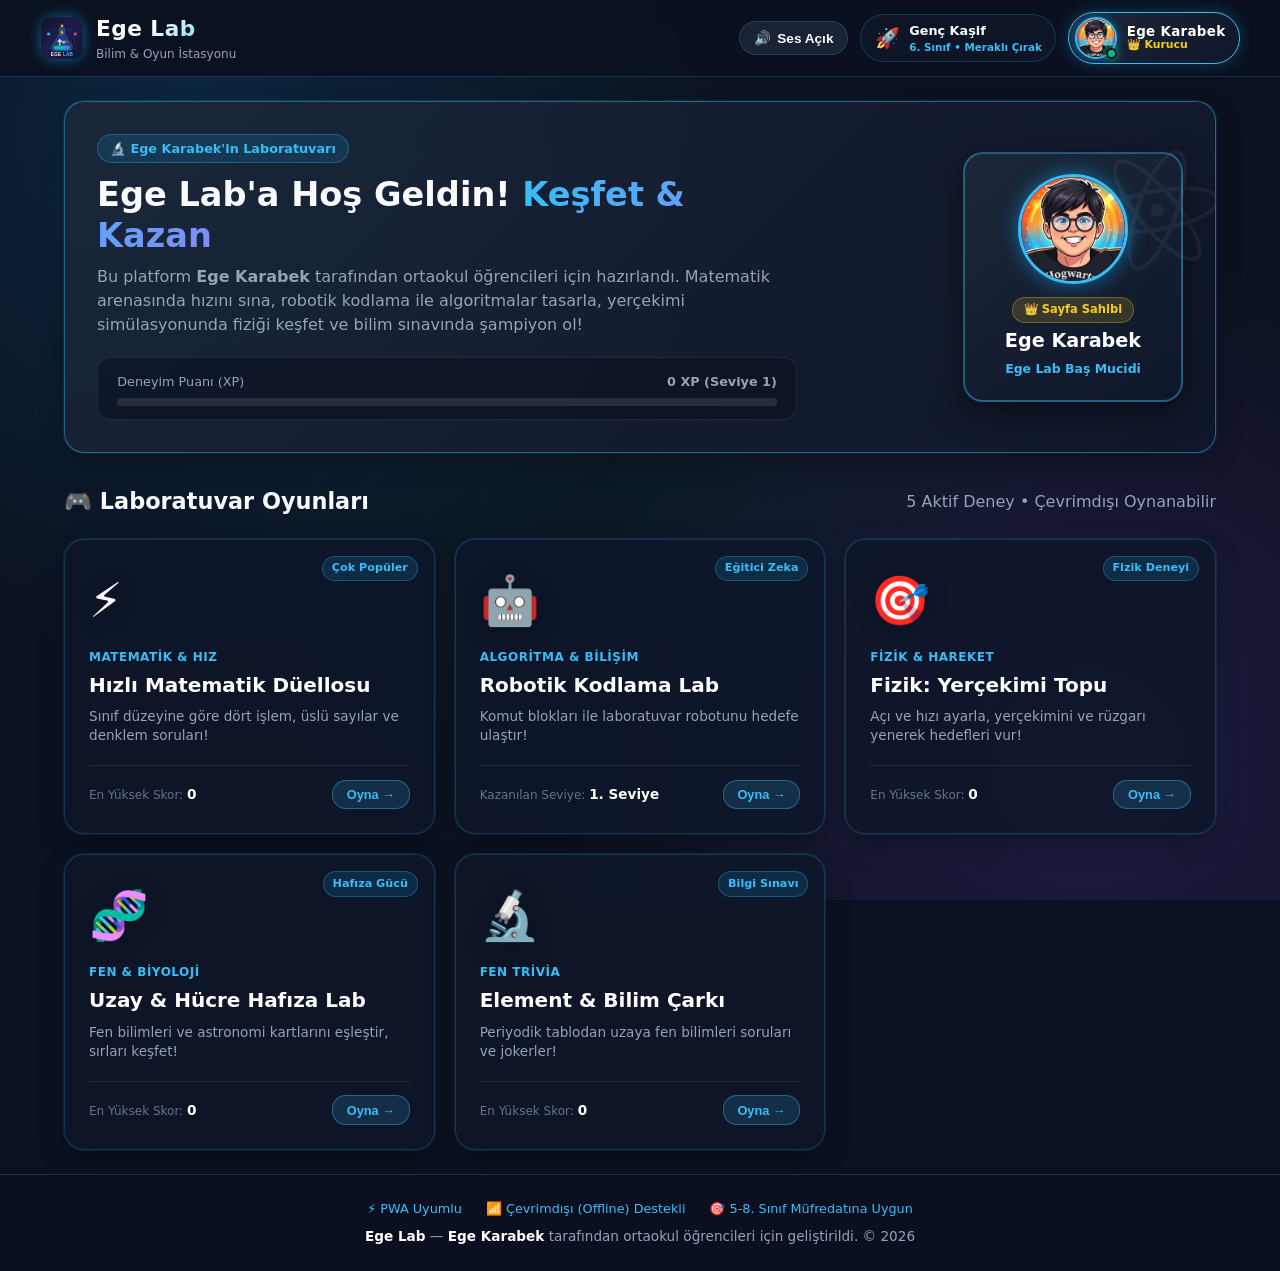
==== index.html @ fb538261 "feat: Ege Lab PWA ortaokul bilim ve oyun platformu" ====
<!DOCTYPE html>
<html lang="tr">
<head>
  <meta charset="UTF-8">
  <meta name="viewport" content="width=device-width, initial-scale=1.0, maximum-scale=5.0">
  <title>Ege Lab - Ortaokul Bilim & Oyun İstasyonu</title>
  
  <!-- PWA ve SEO Meta Etiketleri -->
  <meta name="description" content="Ege Karabek tarafından ortaokul öğrencileri için hazırlanmış eğitici bilim, zeka, kodlama ve matematik oyunları platformu.">
  <meta name="theme-color" content="#0b1120">
  <meta name="mobile-web-app-capable" content="yes">
  <meta name="apple-mobile-web-app-capable" content="yes">
  <meta name="apple-mobile-web-app-status-bar-style" content="black-translucent">
  <meta name="apple-mobile-web-app-title" content="Ege Lab">

  <!-- Manifest ve İkonlar -->
  <link rel="manifest" href="manifest.json">
  <link rel="icon" type="image/png" href="icons/icon-192.png">
  <link rel="icon" type="image/svg+xml" href="icons/icon-192.svg">
  <link rel="apple-touch-icon" href="icons/icon-192.png">

  <!-- Ana Stil Dosyası -->
  <link rel="stylesheet" href="css/style.css">
</head>
<body>

  <!-- ========================================================
       ÜST BAŞLIK (HEADER)
       ======================================================== -->
  <header class="site-header">
    <div class="header-container">
      <div class="brand-logo" onclick="app.showHome()">
        <img src="icons/icon-192.svg" alt="Ege Lab Logo" class="brand-icon" />
        <div class="brand-text">
          <h1>Ege Lab</h1>
          <span class="brand-tagline">Bilim & Oyun İstasyonu</span>
        </div>
      </div>

      <div class="header-actions">
        <!-- PWA Kurulum Butonu -->
        <button id="btn-pwa-install" class="nav-btn pwa-btn" style="display: none;">
          📲 <span class="nav-text">Uygulamayı Yükle</span>
        </button>

        <!-- Ses Aç/Kapa Butonu -->
        <button id="btn-sound-toggle" class="nav-btn" title="Sesi Aç/Kapat">
          🔊 <span class="nav-text">Ses Açık</span>
        </button>

        <!-- Profil ve Seviye Rozeti -->
        <div id="user-profile-chip" class="profile-chip" title="Profilini ve Rozetlerini Gör">
          <span id="profile-avatar" class="profile-avatar-mini">🚀</span>
          <div class="profile-info-mini">
            <span id="profile-name" class="profile-name-text">Genç Kaşif</span>
            <span id="profile-level-badge" class="profile-level-badge"><span id="profile-grade">6. Sınıf</span> &bull; <span id="profile-title">Meraklı Çırak</span></span>
          </div>
        </div>

        <!-- Ege Karabek Kurucu Rozeti (Sağ Üst Köşe) -->
        <div id="creator-header-chip" class="creator-header-chip" onclick="app.showCreatorGreeting()" title="Ege Karabek - Sayfa Sahibi & Kurucu">
          <div class="creator-avatar-wrap">
            <img src="img/ege.jpg" alt="Ege Karabek" class="creator-avatar-photo" />
            <span class="creator-status-online" title="Aktif"></span>
          </div>
          <div class="creator-text-details">
            <span class="creator-badge-name">Ege Karabek</span>
            <span class="creator-badge-role">👑 Kurucu</span>
          </div>
        </div>
      </div>
    </div>
  </header>

  <!-- ========================================================
       ANA İÇERİK BÖLÜMÜ
       ======================================================== -->
  <main class="main-content">
    
    <!-- ANA SAYFA (HOME SECTION) -->
    <section id="home-section">
      
      <!-- Kahraman Bilim Kartı -->
      <div class="hero-banner animate-pop">
        <div class="hero-content">
          <span class="hero-tag">🔬 Ege Karabek'in Laboratuvarı</span>
          <h2 class="hero-title">Ege Lab'a Hoş Geldin! <span>Keşfet & Kazan</span></h2>
          <p class="hero-desc">
            Bu platform <strong>Ege Karabek</strong> tarafından ortaokul öğrencileri için hazırlandı.
            Matematik arenasında hızını sına, robotik kodlama ile algoritmalar tasarla, 
            yerçekimi simülasyonunda fiziği keşfet ve bilim sınavında şampiyon ol!
          </p>

          <!-- Seviye İlerleme Çubuğu -->
          <div class="hero-progress-box">
            <div class="progress-header">
              <span>Deneyim Puanı (XP)</span>
              <strong id="profile-xp-text">0 XP (Seviye 1)</strong>
            </div>
            <div class="xp-bar-bg">
              <div id="profile-xp-bar" class="xp-bar-fill"></div>
            </div>
          </div>
        </div>

        <!-- Ege'nin Öne Çıkan Kartı -->
        <div class="hero-creator-showcase" onclick="app.showCreatorGreeting()">
          <div class="showcase-glow-ring"></div>
          <img src="img/ege.jpg" alt="Ege Karabek" class="hero-ege-photo" />
          <div class="showcase-badge-info">
            <span class="showcase-tag">👑 Sayfa Sahibi</span>
            <strong class="showcase-name">Ege Karabek</strong>
            <span class="showcase-sub">Ege Lab Baş Mucidi</span>
          </div>
        </div>
      </div>

      <!-- Oyunlar Başlığı -->
      <div class="section-heading-bar">
        <h2 class="section-title">🎮 Laboratuvar Oyunları</h2>
        <span class="stat-label">5 Aktif Deney &bull; Çevrimdışı Oynanabilir</span>
      </div>

      <!-- Oyun Kartları Izgarası -->
      <div id="games-grid" class="games-grid">
        <!-- app.js içinden dinamik olarak oluşturulacak -->
      </div>
    </section>

    <!-- OYUN OYNAMA ALANI (GAME SECTION) -->
    <section id="game-section" class="game-section">
      <div id="game-canvas-area">
        <!-- Seçilen oyun buraya yüklenecektir -->
      </div>
    </section>

  </main>

  <!-- ========================================================
       PROFİL & ROZETLER MODAL
       ======================================================== -->
  <div id="profile-modal" class="modal-overlay" style="display: none;">
    <!-- app.js içinden dinamik doldurulur -->
  </div>

  <!-- TOAST BİLDİRİM -->
  <div id="toast-container" class="toast-banner"></div>

  <!-- ========================================================
       ALT BİLGİ (FOOTER)
       ======================================================== -->
  <footer class="site-footer">
    <div class="footer-badges">
      <span class="footer-badge">⚡ PWA Uyumlu</span>
      <span class="footer-badge">📶 Çevrimdışı (Offline) Destekli</span>
      <span class="footer-badge">🎯 5-8. Sınıf Müfredatına Uygun</span>
    </div>
    <p class="footer-credit">
      <strong>Ege Lab</strong> &mdash; <strong>Ege Karabek</strong> tarafından ortaokul öğrencileri için geliştirildi. &copy; 2026
    </p>
  </footer>

  <!-- ========================================================
       JAVASCRIPT DOSYALARI
       ======================================================== -->
  <script src="js/audio.js"></script>
  <script src="js/storage.js"></script>
  <script src="js/games/math-duel.js"></script>
  <script src="js/games/robot-code.js"></script>
  <script src="js/games/gravity-cannon.js"></script>
  <script src="js/games/science-memory.js"></script>
  <script src="js/games/science-quiz.js"></script>
  <script src="js/app.js"></script>
</body>
</html>
---- css/style.css ----
/* ========================================================
   EGE LAB - BİLİM & OYUN İSTASYONU
   Tasarım Sistemi & Stiller
   ======================================================== */

:root {
  --bg-main: #0b1120;
  --bg-card: rgba(15, 23, 42, 0.85);
  --bg-card-hover: rgba(30, 41, 59, 0.95);
  --border-color: rgba(56, 189, 248, 0.2);
  --border-glow: rgba(56, 189, 248, 0.45);
  
  --primary: #0ea5e9;
  --primary-hover: #38bdf8;
  --accent: #8b5cf6;
  --accent-green: #10b981;
  --accent-amber: #f59e0b;
  --accent-rose: #f43f5e;
  
  --text-main: #f8fafc;
  --text-muted: #94a3b8;
  --text-dim: #64748b;
  
  --radius-sm: 8px;
  --radius-md: 14px;
  --radius-lg: 20px;
  --radius-full: 9999px;
  
  --font-family: 'Segoe UI', system-ui, -apple-system, BlinkMacSystemFont, Roboto, sans-serif;
  --shadow-card: 0 10px 30px -10px rgba(0, 0, 0, 0.5), 0 0 1px 1px rgba(56, 189, 248, 0.15);
  --shadow-glow: 0 0 20px rgba(14, 165, 233, 0.35);
}

*, *::before, *::after {
  box-sizing: border-box;
  margin: 0;
  padding: 0;
}

body {
  font-family: var(--font-family);
  background-color: var(--bg-main);
  background-image: 
    radial-gradient(circle at 15% 15%, rgba(14, 165, 233, 0.15), transparent 40%),
    radial-gradient(circle at 85% 85%, rgba(139, 92, 246, 0.15), transparent 40%),
    radial-gradient(circle at 50% 50%, rgba(16, 185, 129, 0.05), transparent 60%);
  background-attachment: fixed;
  color: var(--text-main);
  min-height: 100vh;
  display: flex;
  flex-direction: column;
  line-height: 1.5;
  -webkit-font-smoothing: antialiased;
}

/* ========================================================
   ÜST BAŞLIK & GEZİNME (NAVBAR)
   ======================================================== */
.site-header {
  position: sticky;
  top: 0;
  z-index: 100;
  background: rgba(11, 17, 32, 0.9);
  backdrop-filter: blur(12px);
  -webkit-backdrop-filter: blur(12px);
  border-bottom: 1px solid var(--border-color);
  padding: 0.75rem 1.5rem;
}

.header-container {
  max-width: 1200px;
  margin: 0 auto;
  display: flex;
  align-items: center;
  justify-content: space-between;
  gap: 1rem;
}

.brand-logo {
  display: flex;
  align-items: center;
  gap: 0.75rem;
  cursor: pointer;
  text-decoration: none;
  user-select: none;
}

.brand-icon {
  width: 44px;
  height: 44px;
  border-radius: var(--radius-md);
  box-shadow: 0 0 12px rgba(14, 165, 233, 0.5);
  transition: transform 0.3s cubic-bezier(0.34, 1.56, 0.64, 1);
}

.brand-logo:hover .brand-icon {
  transform: rotate(8deg) scale(1.08);
}

.brand-text h1 {
  font-size: 1.35rem;
  font-weight: 800;
  letter-spacing: 0.5px;
  background: linear-gradient(135deg, #ffffff 40%, #38bdf8 100%);
  -webkit-background-clip: text;
  -webkit-text-fill-color: transparent;
}

.brand-text .brand-tagline {
  font-size: 0.75rem;
  color: var(--text-muted);
  font-weight: 500;
  display: block;
}

.header-actions {
  display: flex;
  align-items: center;
  gap: 0.75rem;
}

.nav-btn {
  background: rgba(30, 41, 59, 0.8);
  border: 1px solid var(--border-color);
  color: var(--text-main);
  padding: 0.5rem 0.85rem;
  border-radius: var(--radius-full);
  font-size: 0.85rem;
  font-weight: 600;
  cursor: pointer;
  display: inline-flex;
  align-items: center;
  gap: 0.4rem;
  transition: all 0.2s ease;
}

.nav-btn:hover {
  background: rgba(56, 189, 248, 0.15);
  border-color: var(--primary-hover);
  transform: translateY(-1px);
}

.pwa-btn {
  background: linear-gradient(135deg, #0ea5e9, #6366f1);
  border: none;
  color: #fff;
  box-shadow: 0 0 15px rgba(14, 165, 233, 0.4);
  animation: pulse-border 2.5s infinite;
}

@keyframes pulse-border {
  0%, 100% { box-shadow: 0 0 10px rgba(14, 165, 233, 0.4); }
  50% { box-shadow: 0 0 20px rgba(99, 102, 241, 0.8); }
}

.profile-chip {
  background: rgba(15, 23, 42, 0.9);
  border: 1px solid var(--border-color);
  padding: 0.35rem 0.85rem;
  border-radius: var(--radius-full);
  display: flex;
  align-items: center;
  gap: 0.6rem;
  cursor: pointer;
  transition: all 0.2s ease;
}

.profile-chip:hover {
  border-color: var(--primary-hover);
  background: rgba(30, 41, 59, 0.9);
}

.profile-avatar-mini {
  font-size: 1.25rem;
}

.profile-info-mini {
  display: flex;
  flex-direction: column;
}

.profile-name-text {
  font-size: 0.8rem;
  font-weight: 700;
  color: var(--text-main);
}

.profile-level-badge {
  font-size: 0.65rem;
  color: var(--primary-hover);
  font-weight: 600;
}

/* ========================================================
   EGE KARABEK - KURUCU ROZETİ (SAĞ ÜST KÖŞE)
   ======================================================== */
.creator-header-chip {
  background: linear-gradient(135deg, rgba(30, 41, 59, 0.95), rgba(15, 23, 42, 0.95));
  border: 1.5px solid #38bdf8;
  padding: 0.25rem 0.85rem 0.25rem 0.35rem;
  border-radius: var(--radius-full);
  display: flex;
  align-items: center;
  gap: 0.6rem;
  cursor: pointer;
  box-shadow: 0 0 15px rgba(14, 165, 233, 0.3);
  transition: all 0.25s cubic-bezier(0.34, 1.56, 0.64, 1);
  user-select: none;
}

.creator-header-chip:hover {
  transform: translateY(-2px) scale(1.04);
  border-color: #facc15;
  box-shadow: 0 0 25px rgba(250, 204, 21, 0.4), 0 0 15px rgba(56, 189, 248, 0.5);
}

.creator-avatar-wrap {
  position: relative;
  width: 42px;
  height: 42px;
  flex-shrink: 0;
}

.creator-avatar-photo {
  width: 100%;
  height: 100%;
  border-radius: 50%;
  object-fit: cover;
  border: 2px solid #38bdf8;
  box-shadow: 0 0 10px rgba(14, 165, 233, 0.6);
  display: block;
}

.creator-status-online {
  position: absolute;
  bottom: 0px;
  right: 0px;
  width: 11px;
  height: 11px;
  background: #10b981;
  border: 2px solid #0f172a;
  border-radius: 50%;
  box-shadow: 0 0 8px #10b981;
  animation: pulse-online 2s infinite;
}

@keyframes pulse-online {
  0%, 100% { transform: scale(1); opacity: 1; }
  50% { transform: scale(1.25); opacity: 0.8; }
}

.creator-text-details {
  display: flex;
  flex-direction: column;
  line-height: 1.15;
}

.creator-badge-name {
  font-size: 0.84rem;
  font-weight: 800;
  color: #fff;
  letter-spacing: 0.3px;
  white-space: nowrap;
}

.creator-badge-role {
  font-size: 0.68rem;
  font-weight: 700;
  color: #facc15;
  white-space: nowrap;
}

@media (max-width: 580px) {
  .creator-badge-role {
    display: none;
  }
}

/* ========================================================
   ANA İÇERİK DÜZENİ
   ======================================================== */
.main-content {
  flex: 1;
  max-width: 1200px;
  width: 100%;
  margin: 0 auto;
  padding: 1.5rem;
}

/* ========================================================
   KAHRAMAN (HERO) ALANI & EGE VİTRİNİ
   ======================================================== */
.hero-banner {
  background: linear-gradient(135deg, rgba(30, 41, 59, 0.8) 0%, rgba(15, 23, 42, 0.95) 100%);
  border: 1px solid var(--border-glow);
  border-radius: var(--radius-lg);
  padding: 2rem;
  margin-bottom: 2rem;
  position: relative;
  overflow: hidden;
  box-shadow: var(--shadow-card);
  display: flex;
  align-items: center;
  justify-content: space-between;
  gap: 2rem;
}

@media (max-width: 820px) {
  .hero-banner {
    flex-direction: column;
    align-items: stretch;
  }
}

.hero-creator-showcase {
  position: relative;
  background: linear-gradient(145deg, rgba(30, 41, 59, 0.9), rgba(15, 23, 42, 0.95));
  border: 2px solid rgba(56, 189, 248, 0.4);
  border-radius: var(--radius-lg);
  padding: 1.25rem 1.75rem;
  display: flex;
  flex-direction: column;
  align-items: center;
  text-align: center;
  min-width: 220px;
  cursor: pointer;
  transition: all 0.3s cubic-bezier(0.34, 1.56, 0.64, 1);
  box-shadow: 0 10px 30px rgba(0, 0, 0, 0.5);
  user-select: none;
  flex-shrink: 0;
}

.hero-creator-showcase:hover {
  transform: translateY(-5px) scale(1.03);
  border-color: #facc15;
  box-shadow: 0 15px 40px rgba(0, 0, 0, 0.6), 0 0 25px rgba(250, 204, 21, 0.35);
}

.hero-ege-photo {
  width: 110px;
  height: 110px;
  border-radius: 50%;
  object-fit: cover;
  border: 3px solid #38bdf8;
  box-shadow: 0 0 20px rgba(14, 165, 233, 0.6);
  margin-bottom: 0.75rem;
  transition: transform 0.3s ease;
}

.hero-creator-showcase:hover .hero-ege-photo {
  transform: scale(1.06) rotate(3deg);
  border-color: #facc15;
}

.showcase-tag {
  display: inline-block;
  background: rgba(250, 204, 21, 0.15);
  color: #facc15;
  font-size: 0.72rem;
  font-weight: 800;
  padding: 0.2rem 0.65rem;
  border-radius: var(--radius-full);
  margin-bottom: 0.3rem;
  border: 1px solid rgba(250, 204, 21, 0.3);
}

.showcase-name {
  font-size: 1.2rem;
  font-weight: 800;
  color: #fff;
  display: block;
}

.showcase-sub {
  font-size: 0.78rem;
  color: var(--primary-hover);
  font-weight: 600;
}

.hero-banner::after {
  content: '⚛️';
  position: absolute;
  right: -20px;
  top: -20px;
  font-size: 11rem;
  opacity: 0.05;
  pointer-events: none;
  transform: rotate(20deg);
}

.hero-content {
  max-width: 700px;
}

.hero-tag {
  display: inline-block;
  background: rgba(14, 165, 233, 0.15);
  color: var(--primary-hover);
  padding: 0.25rem 0.75rem;
  border-radius: var(--radius-full);
  font-size: 0.8rem;
  font-weight: 700;
  margin-bottom: 0.75rem;
  border: 1px solid rgba(56, 189, 248, 0.3);
}

.hero-title {
  font-size: 2.1rem;
  font-weight: 800;
  line-height: 1.2;
  margin-bottom: 0.6rem;
}

.hero-title span {
  background: linear-gradient(90deg, #38bdf8, #818cf8);
  -webkit-background-clip: text;
  -webkit-text-fill-color: transparent;
}

.hero-desc {
  font-size: 1rem;
  color: var(--text-muted);
  margin-bottom: 1.25rem;
}

.hero-progress-box {
  background: rgba(11, 17, 32, 0.6);
  border: 1px solid rgba(255, 255, 255, 0.08);
  border-radius: var(--radius-md);
  padding: 0.85rem 1.2rem;
}

.progress-header {
  display: flex;
  justify-content: space-between;
  font-size: 0.8rem;
  color: var(--text-muted);
  margin-bottom: 0.4rem;
}

.xp-bar-bg {
  width: 100%;
  height: 8px;
  background: rgba(255, 255, 255, 0.1);
  border-radius: var(--radius-full);
  overflow: hidden;
}

.xp-bar-fill {
  height: 100%;
  background: linear-gradient(90deg, var(--primary), var(--accent));
  width: 10%;
  transition: width 0.4s ease;
  border-radius: var(--radius-full);
}

/* ========================================================
   OYUN KARTLARI IZGARASI
   ======================================================== */
.section-heading-bar {
  display: flex;
  align-items: center;
  justify-content: space-between;
  margin-bottom: 1.25rem;
}

.section-title {
  font-size: 1.4rem;
  font-weight: 800;
  display: flex;
  align-items: center;
  gap: 0.5rem;
}

.games-grid {
  display: grid;
  grid-template-columns: repeat(auto-fill, minmax(290px, 1fr));
  gap: 1.25rem;
}

.game-card {
  background: var(--bg-card);
  border: 1px solid var(--border-color);
  border-radius: var(--radius-lg);
  padding: 1.5rem;
  cursor: pointer;
  position: relative;
  overflow: hidden;
  display: flex;
  flex-direction: column;
  transition: all 0.3s cubic-bezier(0.4, 0, 0.2, 1);
  box-shadow: var(--shadow-card);
}

.game-card:hover {
  transform: translateY(-4px);
  background: var(--bg-card-hover);
  border-color: var(--border-glow);
  box-shadow: 0 15px 35px -10px rgba(0, 0, 0, 0.6), 0 0 20px rgba(14, 165, 233, 0.25);
}

.game-card-badge {
  position: absolute;
  top: 1rem;
  right: 1rem;
  font-size: 0.7rem;
  font-weight: 700;
  padding: 0.2rem 0.55rem;
  background: rgba(14, 165, 233, 0.15);
  color: var(--primary-hover);
  border-radius: var(--radius-full);
  border: 1px solid rgba(56, 189, 248, 0.3);
}

.game-card-icon {
  font-size: 3rem;
  margin-bottom: 0.75rem;
  filter: drop-shadow(0 4px 10px rgba(0,0,0,0.3));
}

.game-cat {
  font-size: 0.75rem;
  font-weight: 600;
  color: var(--primary-hover);
  text-transform: uppercase;
  letter-spacing: 0.5px;
  display: block;
  margin-bottom: 0.25rem;
}

.game-title {
  font-size: 1.25rem;
  font-weight: 800;
  margin-bottom: 0.45rem;
  color: #fff;
}

.game-desc {
  font-size: 0.85rem;
  color: var(--text-muted);
  line-height: 1.4;
  margin-bottom: 1.25rem;
  flex-grow: 1;
}

.game-card-footer {
  display: flex;
  align-items: center;
  justify-content: space-between;
  border-top: 1px solid rgba(255, 255, 255, 0.08);
  padding-top: 0.85rem;
}

.game-score-tag {
  font-size: 0.75rem;
  color: var(--text-dim);
}

.game-score-tag strong {
  color: #fff;
  font-size: 0.85rem;
}

.btn-play {
  background: rgba(56, 189, 248, 0.15);
  color: var(--primary-hover);
  border: 1px solid rgba(56, 189, 248, 0.4);
  padding: 0.4rem 0.85rem;
  border-radius: var(--radius-md);
  font-weight: 700;
  font-size: 0.8rem;
  cursor: pointer;
  transition: all 0.2s ease;
}

.game-card:hover .btn-play {
  background: var(--primary);
  color: #fff;
  box-shadow: 0 0 10px rgba(14, 165, 233, 0.5);
}

/* ========================================================
   OYUN EKRANI & HUD (GAME SECTION)
   ======================================================== */
.game-section {
  display: none;
}

.game-wrapper {
  background: var(--bg-card);
  border: 1px solid var(--border-color);
  border-radius: var(--radius-lg);
  padding: 1.5rem;
  box-shadow: var(--shadow-card);
}

.game-top-bar {
  display: flex;
  flex-wrap: wrap;
  align-items: center;
  justify-content: space-between;
  gap: 0.75rem;
  margin-bottom: 1.25rem;
  padding-bottom: 1rem;
  border-bottom: 1px solid rgba(255, 255, 255, 0.08);
}

.stat-pill {
  background: rgba(30, 41, 59, 0.8);
  border: 1px solid rgba(255, 255, 255, 0.1);
  padding: 0.4rem 0.85rem;
  border-radius: var(--radius-full);
  font-size: 0.85rem;
  display: inline-flex;
  align-items: center;
  gap: 0.35rem;
}

.stat-label {
  color: var(--text-muted);
}

.accent-text {
  color: var(--accent-amber);
}

/* ========================================================
   OYUN 1: MATEMATİK DÜELLOSU
   ======================================================== */
.math-card {
  max-width: 600px;
  margin: 1.5rem auto;
  text-align: center;
}

.math-question-box {
  background: rgba(11, 17, 32, 0.7);
  border: 1px solid var(--border-glow);
  border-radius: var(--radius-lg);
  padding: 2.5rem 1.5rem;
  margin-bottom: 1.5rem;
  box-shadow: 0 0 25px rgba(14, 165, 233, 0.15);
  position: relative;
}

.math-grade-tag {
  position: absolute;
  top: 0.75rem;
  left: 1rem;
  font-size: 0.75rem;
  color: var(--primary-hover);
  background: rgba(14, 165, 233, 0.1);
  padding: 0.2rem 0.5rem;
  border-radius: var(--radius-full);
}

.question-text {
  font-size: 2.2rem;
  font-weight: 800;
  color: #fff;
  letter-spacing: 1px;
}

.math-grid-options {
  display: grid;
  grid-template-columns: repeat(2, 1fr);
  gap: 1rem;
}

.math-btn {
  background: rgba(30, 41, 59, 0.9);
  border: 2px solid rgba(56, 189, 248, 0.25);
  color: #fff;
  padding: 1.25rem;
  font-size: 1.5rem;
  font-weight: 700;
  border-radius: var(--radius-md);
  cursor: pointer;
  transition: all 0.15s ease;
}

.math-btn:hover {
  background: rgba(56, 189, 248, 0.15);
  border-color: var(--primary-hover);
  transform: translateY(-2px);
}

.math-btn.correct {
  background: var(--accent-green) !important;
  border-color: #34d399 !important;
  color: #fff !important;
  animation: pulse-correct 0.3s ease;
}

.math-btn.wrong {
  background: var(--accent-rose) !important;
  border-color: #fb7185 !important;
  color: #fff !important;
  animation: shake 0.3s ease;
}

/* ========================================================
   OYUN 2: ROBOTİK KODLAMA LAB
   ======================================================== */
.robot-play-area {
  display: grid;
  grid-template-columns: 1fr 1fr;
  gap: 1.5rem;
  margin-top: 1rem;
}

@media (max-width: 768px) {
  .robot-play-area {
    grid-template-columns: 1fr;
  }
}

.board-container {
  display: flex;
  justify-content: center;
  align-items: center;
  background: rgba(11, 17, 32, 0.8);
  border: 1px solid var(--border-color);
  border-radius: var(--radius-lg);
  padding: 1.5rem;
}

.robot-grid {
  display: grid;
  gap: 6px;
  max-width: 380px;
  width: 100%;
  aspect-ratio: 1;
}

.grid-cell {
  background: rgba(30, 41, 59, 0.7);
  border: 1px solid rgba(255, 255, 255, 0.08);
  border-radius: var(--radius-sm);
  display: flex;
  align-items: center;
  justify-content: center;
  font-size: 1.4rem;
  position: relative;
  user-select: none;
}

.cell-wall {
  background: rgba(15, 23, 42, 0.95);
  border-color: rgba(239, 68, 68, 0.3);
}

.cell-goal {
  background: rgba(16, 185, 129, 0.2);
  border-color: rgba(16, 185, 129, 0.5);
  box-shadow: 0 0 10px rgba(16, 185, 129, 0.3);
}

.cell-crystal {
  background: rgba(245, 158, 11, 0.15);
}

.robot-avatar {
  font-size: 1.7rem;
  transition: transform 0.3s ease;
  filter: drop-shadow(0 0 8px rgba(56, 189, 248, 0.8));
}

.robot-avatar.dir-0 { transform: rotate(0deg); }
.robot-avatar.dir-1 { transform: rotate(90deg); }
.robot-avatar.dir-2 { transform: rotate(180deg); }
.robot-avatar.dir-3 { transform: rotate(270deg); }

.code-editor-panel {
  background: rgba(15, 23, 42, 0.8);
  border: 1px solid var(--border-color);
  border-radius: var(--radius-lg);
  padding: 1.25rem;
  display: flex;
  flex-direction: column;
}

.editor-header {
  display: flex;
  justify-content: space-between;
  align-items: center;
  font-weight: 700;
  font-size: 0.9rem;
  color: var(--primary-hover);
  margin-bottom: 0.75rem;
}

.editor-subactions {
  display: flex;
  gap: 0.4rem;
}

.btn-micro {
  background: rgba(255, 255, 255, 0.06);
  border: 1px solid rgba(255, 255, 255, 0.1);
  color: var(--text-muted);
  font-size: 0.75rem;
  padding: 0.2rem 0.5rem;
  border-radius: var(--radius-sm);
  cursor: pointer;
}

.btn-micro:hover {
  background: rgba(255, 255, 255, 0.15);
  color: #fff;
}

.command-queue-area {
  background: rgba(11, 17, 32, 0.9);
  border: 1px solid rgba(255, 255, 255, 0.1);
  border-radius: var(--radius-md);
  padding: 0.75rem;
  min-height: 140px;
  max-height: 180px;
  overflow-y: auto;
  display: flex;
  flex-wrap: wrap;
  align-content: flex-start;
  gap: 0.4rem;
  margin-bottom: 1rem;
}

.empty-hint {
  font-size: 0.8rem;
  color: var(--text-dim);
  margin: auto;
  text-align: center;
}

.cmd-chip {
  background: rgba(30, 41, 59, 0.9);
  border: 1px solid rgba(56, 189, 248, 0.3);
  color: #fff;
  font-size: 0.75rem;
  font-weight: 600;
  padding: 0.3rem 0.6rem;
  border-radius: var(--radius-sm);
  transition: all 0.2s ease;
}

.cmd-chip.active-step {
  background: var(--primary);
  border-color: #fff;
  box-shadow: 0 0 10px rgba(14, 165, 233, 0.8);
  transform: scale(1.1);
}

.block-palette {
  display: grid;
  grid-template-columns: repeat(3, 1fr);
  gap: 0.5rem;
  margin-bottom: 1rem;
}

.code-cmd-btn {
  background: rgba(30, 41, 59, 0.85);
  border: 1px solid var(--border-color);
  color: #fff;
  padding: 0.75rem 0.4rem;
  font-size: 0.8rem;
  font-weight: 700;
  border-radius: var(--radius-md);
  cursor: pointer;
  transition: all 0.15s ease;
  text-align: center;
}

.code-cmd-btn:hover {
  background: rgba(56, 189, 248, 0.2);
  border-color: var(--primary-hover);
  transform: translateY(-2px);
}

.run-algo-btn {
  width: 100%;
  padding: 0.9rem;
  font-size: 1rem;
  font-weight: 800;
}

.robot-msg-box {
  background: rgba(30, 41, 59, 0.7);
  border: 1px solid rgba(255, 255, 255, 0.1);
  padding: 0.6rem 1rem;
  border-radius: var(--radius-md);
  font-size: 0.85rem;
  text-align: center;
  margin-bottom: 0.75rem;
}

.msg-error {
  background: rgba(244, 63, 94, 0.2);
  border-color: var(--accent-rose);
  color: #fca5a5;
}

.msg-success {
  background: rgba(16, 185, 129, 0.2);
  border-color: var(--accent-green);
  color: #a7f3d0;
}

/* ========================================================
   OYUN 3: FİZİK & YERÇEKİMİ TOPU
   ======================================================== */
.canvas-holder {
  display: flex;
  justify-content: center;
  background: #090e17;
  border: 1px solid var(--border-color);
  border-radius: var(--radius-lg);
  overflow: hidden;
  margin-bottom: 1.25rem;
  box-shadow: inset 0 0 20px rgba(0, 0, 0, 0.8);
}

#physics-canvas {
  display: block;
  max-width: 100%;
  height: auto;
}

.cannon-controls-panel {
  display: grid;
  grid-template-columns: 1fr 1fr auto;
  gap: 1.25rem;
  align-items: center;
  background: rgba(15, 23, 42, 0.8);
  border: 1px solid var(--border-color);
  border-radius: var(--radius-lg);
  padding: 1.25rem;
}

@media (max-width: 650px) {
  .cannon-controls-panel {
    grid-template-columns: 1fr;
  }
}

.control-slider-group {
  display: flex;
  flex-direction: column;
  gap: 0.4rem;
}

.slider-label {
  display: flex;
  justify-content: space-between;
  font-size: 0.85rem;
  color: var(--text-muted);
}

.slider-label strong {
  color: var(--primary-hover);
}

input[type="range"] {
  accent-color: var(--primary);
  height: 6px;
  border-radius: var(--radius-full);
  background: rgba(255, 255, 255, 0.15);
  cursor: pointer;
}

.fire-btn {
  padding: 0.85rem 1.75rem;
  font-size: 1rem;
  font-weight: 800;
  box-shadow: 0 0 15px rgba(14, 165, 233, 0.4);
}

/* ========================================================
   OYUN 4: BİLİM & UZAY HAFIZA
   ======================================================== */
.memory-fact-banner {
  background: rgba(14, 165, 233, 0.12);
  border: 1px solid rgba(56, 189, 248, 0.3);
  padding: 0.75rem 1.25rem;
  border-radius: var(--radius-md);
  margin-bottom: 1.25rem;
  font-size: 0.9rem;
  text-align: center;
  transition: all 0.3s ease;
}

.pulse-glow {
  box-shadow: 0 0 20px rgba(56, 189, 248, 0.5);
  border-color: var(--primary-hover);
}

.memory-grid {
  display: grid;
  grid-template-columns: repeat(4, 1fr);
  gap: 1rem;
  max-width: 640px;
  margin: 0 auto;
}

@media (max-width: 500px) {
  .memory-grid {
    grid-template-columns: repeat(3, 1fr);
    gap: 0.6rem;
  }
}

.memory-card {
  aspect-ratio: 1;
  perspective: 1000px;
  cursor: pointer;
}

.card-inner {
  position: relative;
  width: 100%;
  height: 100%;
  text-align: center;
  transition: transform 0.5s;
  transform-style: preserve-3d;
  border-radius: var(--radius-md);
}

.memory-card.flipped .card-inner,
.memory-card.matched .card-inner {
  transform: rotateY(180deg);
}

.card-front, .card-back {
  position: absolute;
  width: 100%;
  height: 100%;
  -webkit-backface-visibility: hidden;
  backface-visibility: hidden;
  display: flex;
  flex-direction: column;
  align-items: center;
  justify-content: center;
  border-radius: var(--radius-md);
  box-shadow: 0 4px 10px rgba(0, 0, 0, 0.3);
}

.card-front {
  background: linear-gradient(135deg, #1e293b, #0f172a);
  border: 2px solid rgba(56, 189, 248, 0.3);
  font-size: 2rem;
  color: var(--primary-hover);
}

.memory-card:hover .card-front {
  border-color: var(--primary-hover);
  box-shadow: 0 0 15px rgba(14, 165, 233, 0.3);
}

.card-back {
  background: linear-gradient(135deg, #0284c7, #4f46e5);
  border: 2px solid #38bdf8;
  transform: rotateY(180deg);
  padding: 0.5rem;
}

.card-back-icon {
  font-size: 2.2rem;
  margin-bottom: 0.2rem;
}

.card-back-text {
  font-size: 0.75rem;
  font-weight: 700;
  color: #fff;
}

.memory-card.matched .card-back {
  background: linear-gradient(135deg, #059669, #0d9488);
  border-color: #34d399;
  box-shadow: 0 0 15px rgba(16, 185, 129, 0.5);
}

/* ========================================================
   OYUN 5: ELEMENT & BİLİM TESTİ
   ======================================================== */
.quiz-jokers-bar {
  display: flex;
  align-items: center;
  gap: 0.6rem;
  margin-bottom: 1.25rem;
  font-size: 0.85rem;
  color: var(--text-muted);
}

.joker-btn {
  background: rgba(30, 41, 59, 0.8);
  border: 1px solid rgba(255, 255, 255, 0.15);
  color: #fff;
  padding: 0.4rem 0.8rem;
  border-radius: var(--radius-full);
  font-size: 0.8rem;
  font-weight: 600;
  cursor: pointer;
  transition: all 0.2s ease;
}

.joker-btn:hover:not(:disabled) {
  background: rgba(56, 189, 248, 0.2);
  border-color: var(--primary-hover);
}

.joker-btn:disabled {
  opacity: 0.4;
  cursor: not-allowed;
}

.quiz-card {
  max-width: 680px;
  margin: 0 auto;
}

.quiz-question-box {
  background: rgba(11, 17, 32, 0.8);
  border: 1px solid var(--border-glow);
  border-radius: var(--radius-lg);
  padding: 1.75rem;
  font-size: 1.2rem;
  font-weight: 700;
  line-height: 1.5;
  margin-bottom: 1.25rem;
  box-shadow: 0 0 20px rgba(14, 165, 233, 0.1);
}

.quiz-grid {
  display: grid;
  grid-template-columns: 1fr;
  gap: 0.75rem;
  margin-bottom: 1.25rem;
}

.quiz-opt-btn {
  background: rgba(30, 41, 59, 0.8);
  border: 1px solid rgba(255, 255, 255, 0.1);
  color: var(--text-main);
  padding: 1rem 1.25rem;
  border-radius: var(--radius-md);
  font-size: 0.95rem;
  font-weight: 600;
  text-align: left;
  display: flex;
  align-items: center;
  gap: 0.85rem;
  cursor: pointer;
  transition: all 0.15s ease;
}

.quiz-opt-btn:hover:not(:disabled) {
  background: rgba(56, 189, 248, 0.15);
  border-color: var(--primary-hover);
  transform: translateX(4px);
}

.opt-letter {
  background: rgba(255, 255, 255, 0.1);
  width: 28px;
  height: 28px;
  border-radius: var(--radius-full);
  display: flex;
  align-items: center;
  justify-content: center;
  font-weight: 800;
  font-size: 0.8rem;
  color: var(--primary-hover);
}

.quiz-opt-btn.correct {
  background: rgba(16, 185, 129, 0.85) !important;
  border-color: #34d399 !important;
  color: #fff !important;
}

.quiz-opt-btn.correct .opt-letter {
  background: #fff;
  color: #059669;
}

.quiz-opt-btn.wrong {
  background: rgba(244, 63, 94, 0.85) !important;
  border-color: #fb7185 !important;
  color: #fff !important;
}

.quiz-fact-box {
  background: rgba(14, 165, 233, 0.15);
  border-left: 4px solid var(--primary-hover);
  padding: 0.85rem 1.25rem;
  border-radius: 0 var(--radius-md) var(--radius-md) 0;
  font-size: 0.9rem;
  margin-top: 1rem;
}

.time-warning {
  color: var(--accent-rose) !important;
  animation: pulse-warn 0.6s infinite alternate;
}

@keyframes pulse-warn {
  from { transform: scale(1); }
  to { transform: scale(1.15); }
}

/* ========================================================
   OYUN BİTTİ (GAME OVER) KARTI
   ======================================================== */
.game-over-card {
  max-width: 480px;
  margin: 3rem auto;
  background: rgba(15, 23, 42, 0.95);
  border: 1px solid var(--border-glow);
  border-radius: var(--radius-lg);
  padding: 2.5rem 2rem;
  text-align: center;
  box-shadow: 0 15px 40px rgba(0, 0, 0, 0.6);
}

.game-over-icon {
  font-size: 4rem;
  margin-bottom: 0.75rem;
}

.game-over-card h2 {
  font-size: 1.8rem;
  font-weight: 800;
  margin-bottom: 0.5rem;
}

.final-score {
  font-size: 1.25rem;
  color: var(--text-muted);
  margin-bottom: 1rem;
}

.final-score span {
  font-size: 2.2rem;
  font-weight: 800;
  color: var(--primary-hover);
  display: block;
}

.new-high-badge {
  display: inline-block;
  background: linear-gradient(90deg, #f59e0b, #ef4444);
  color: #fff;
  font-weight: 800;
  padding: 0.4rem 1rem;
  border-radius: var(--radius-full);
  margin-bottom: 1.5rem;
  box-shadow: 0 0 15px rgba(245, 158, 11, 0.5);
}

.high-score-note {
  font-size: 0.85rem;
  color: var(--text-dim);
  margin-bottom: 1.5rem;
}

.game-over-actions {
  display: flex;
  gap: 0.75rem;
  justify-content: center;
}

/* ========================================================
   ORTAK BUTONLAR
   ======================================================== */
.btn {
  display: inline-flex;
  align-items: center;
  justify-content: center;
  gap: 0.5rem;
  padding: 0.65rem 1.4rem;
  font-weight: 700;
  font-size: 0.9rem;
  border-radius: var(--radius-md);
  border: none;
  cursor: pointer;
  transition: all 0.2s cubic-bezier(0.4, 0, 0.2, 1);
  text-decoration: none;
}

.btn-primary {
  background: linear-gradient(135deg, var(--primary), var(--accent));
  color: #fff;
  box-shadow: 0 4px 15px rgba(14, 165, 233, 0.35);
}

.btn-primary:hover {
  transform: translateY(-2px);
  box-shadow: 0 6px 20px rgba(14, 165, 233, 0.5);
}

.btn-secondary {
  background: rgba(30, 41, 59, 0.9);
  color: #fff;
  border: 1px solid var(--border-color);
}

.btn-secondary:hover {
  background: rgba(56, 189, 248, 0.15);
  border-color: var(--primary-hover);
}

.btn-ghost {
  background: transparent;
  color: var(--text-muted);
  border: 1px solid rgba(255, 255, 255, 0.1);
}

.btn-ghost:hover {
  color: #fff;
  background: rgba(255, 255, 255, 0.05);
}

.btn-sm {
  padding: 0.4rem 0.8rem;
  font-size: 0.8rem;
}

/* ========================================================
   MODAL & PROFİL DÜZENLEYİCİ
   ======================================================== */
.modal-overlay {
  position: fixed;
  inset: 0;
  z-index: 200;
  display: flex;
  align-items: center;
  justify-content: center;
  padding: 1rem;
}

.modal-backdrop {
  position: absolute;
  inset: 0;
  background: rgba(0, 0, 0, 0.75);
  backdrop-filter: blur(8px);
}

.modal-card {
  position: relative;
  background: #0f172a;
  border: 1px solid var(--border-glow);
  border-radius: var(--radius-lg);
  max-width: 520px;
  width: 100%;
  max-height: 90vh;
  overflow-y: auto;
  padding: 2rem;
  box-shadow: 0 20px 50px rgba(0, 0, 0, 0.8);
  z-index: 10;
}

.modal-close {
  position: absolute;
  top: 1.25rem;
  right: 1.25rem;
  background: transparent;
  border: none;
  font-size: 1.8rem;
  color: var(--text-muted);
  cursor: pointer;
  line-height: 1;
}

.modal-close:hover {
  color: #fff;
}

.modal-heading {
  font-size: 1.4rem;
  font-weight: 800;
  margin-bottom: 0.25rem;
}

.modal-sub {
  font-size: 0.85rem;
  color: var(--text-muted);
  margin-bottom: 1.5rem;
}

.form-row {
  margin-bottom: 1.25rem;
}

.form-row label {
  display: block;
  font-size: 0.85rem;
  font-weight: 600;
  color: var(--text-muted);
  margin-bottom: 0.4rem;
}

.form-row input[type="text"] {
  width: 100%;
  background: rgba(30, 41, 59, 0.7);
  border: 1px solid var(--border-color);
  padding: 0.65rem 1rem;
  border-radius: var(--radius-md);
  color: #fff;
  font-size: 0.95rem;
  outline: none;
}

.form-row input[type="text"]:focus {
  border-color: var(--primary-hover);
  box-shadow: 0 0 10px rgba(14, 165, 233, 0.4);
}

.grade-selector, .avatar-selector {
  display: flex;
  flex-wrap: wrap;
  gap: 0.5rem;
}

.grade-btn, .avatar-btn {
  background: rgba(30, 41, 59, 0.8);
  border: 1px solid var(--border-color);
  color: #fff;
  padding: 0.5rem 0.85rem;
  border-radius: var(--radius-md);
  font-weight: 700;
  cursor: pointer;
  transition: all 0.2s ease;
}

.avatar-btn {
  font-size: 1.3rem;
  padding: 0.4rem 0.75rem;
}

.grade-btn.active, .avatar-btn.active {
  background: var(--primary);
  border-color: #fff;
  box-shadow: 0 0 10px rgba(14, 165, 233, 0.5);
}

.badges-section {
  border-top: 1px solid rgba(255, 255, 255, 0.1);
  padding-top: 1.25rem;
  margin-top: 1.5rem;
}

.badges-section h3 {
  font-size: 1rem;
  font-weight: 700;
  margin-bottom: 0.75rem;
}

.badges-grid {
  display: grid;
  grid-template-columns: repeat(auto-fill, minmax(130px, 1fr));
  gap: 0.6rem;
}

.badge-item {
  background: rgba(30, 41, 59, 0.6);
  border: 1px solid rgba(255, 255, 255, 0.08);
  border-radius: var(--radius-md);
  padding: 0.75rem 0.5rem;
  text-align: center;
  display: flex;
  flex-direction: column;
  align-items: center;
  transition: all 0.2s ease;
}

.badge-item.unlocked {
  background: rgba(14, 165, 233, 0.15);
  border-color: var(--primary-hover);
  box-shadow: 0 0 10px rgba(14, 165, 233, 0.2);
}

.badge-item.locked {
  opacity: 0.4;
  filter: grayscale(1);
}

.badge-icon {
  font-size: 1.8rem;
  margin-bottom: 0.25rem;
}

.badge-title {
  font-size: 0.75rem;
  color: #fff;
  display: block;
  margin-bottom: 0.15rem;
}

.badge-desc {
  font-size: 0.65rem;
  color: var(--text-muted);
  line-height: 1.2;
}

.modal-actions {
  margin-top: 1.5rem;
  text-align: right;
}

/* ========================================================
   TOAST BİLDİRİM BANNERI
   ======================================================== */
.toast-banner {
  position: fixed;
  bottom: 1.5rem;
  right: 1.5rem;
  background: rgba(15, 23, 42, 0.95);
  border: 1px solid var(--border-glow);
  color: #fff;
  padding: 0.85rem 1.5rem;
  border-radius: var(--radius-full);
  box-shadow: 0 10px 25px rgba(0, 0, 0, 0.6);
  font-size: 0.9rem;
  font-weight: 600;
  z-index: 300;
  transform: translateY(100px);
  opacity: 0;
  transition: all 0.3s cubic-bezier(0.34, 1.56, 0.64, 1);
  pointer-events: none;
}

.toast-banner.show {
  transform: translateY(0);
  opacity: 1;
}

/* ========================================================
   ALT BİLGİ (FOOTER)
   ======================================================== */
.site-footer {
  border-top: 1px solid var(--border-color);
  background: rgba(11, 17, 32, 0.8);
  padding: 1.5rem;
  text-align: center;
  font-size: 0.85rem;
  color: var(--text-muted);
  margin-top: auto;
}

.footer-badges {
  display: flex;
  justify-content: center;
  gap: 1.5rem;
  margin-bottom: 0.5rem;
}

.footer-badge {
  display: inline-flex;
  align-items: center;
  gap: 0.35rem;
  font-size: 0.8rem;
  color: var(--primary-hover);
}

.footer-credit strong {
  color: #fff;
}

/* Animasyonlar */
.animate-pop {
  animation: popIn 0.35s cubic-bezier(0.34, 1.56, 0.64, 1) forwards;
}

@keyframes popIn {
  from { opacity: 0; transform: scale(0.92); }
  to { opacity: 1; transform: scale(1); }
}

@keyframes shake {
  0%, 100% { transform: translateX(0); }
  20%, 60% { transform: translateX(-6px); }
  40%, 80% { transform: translateX(6px); }
}

@keyframes pulse-correct {
  0% { transform: scale(1); }
  50% { transform: scale(1.05); }
  100% { transform: scale(1); }
}
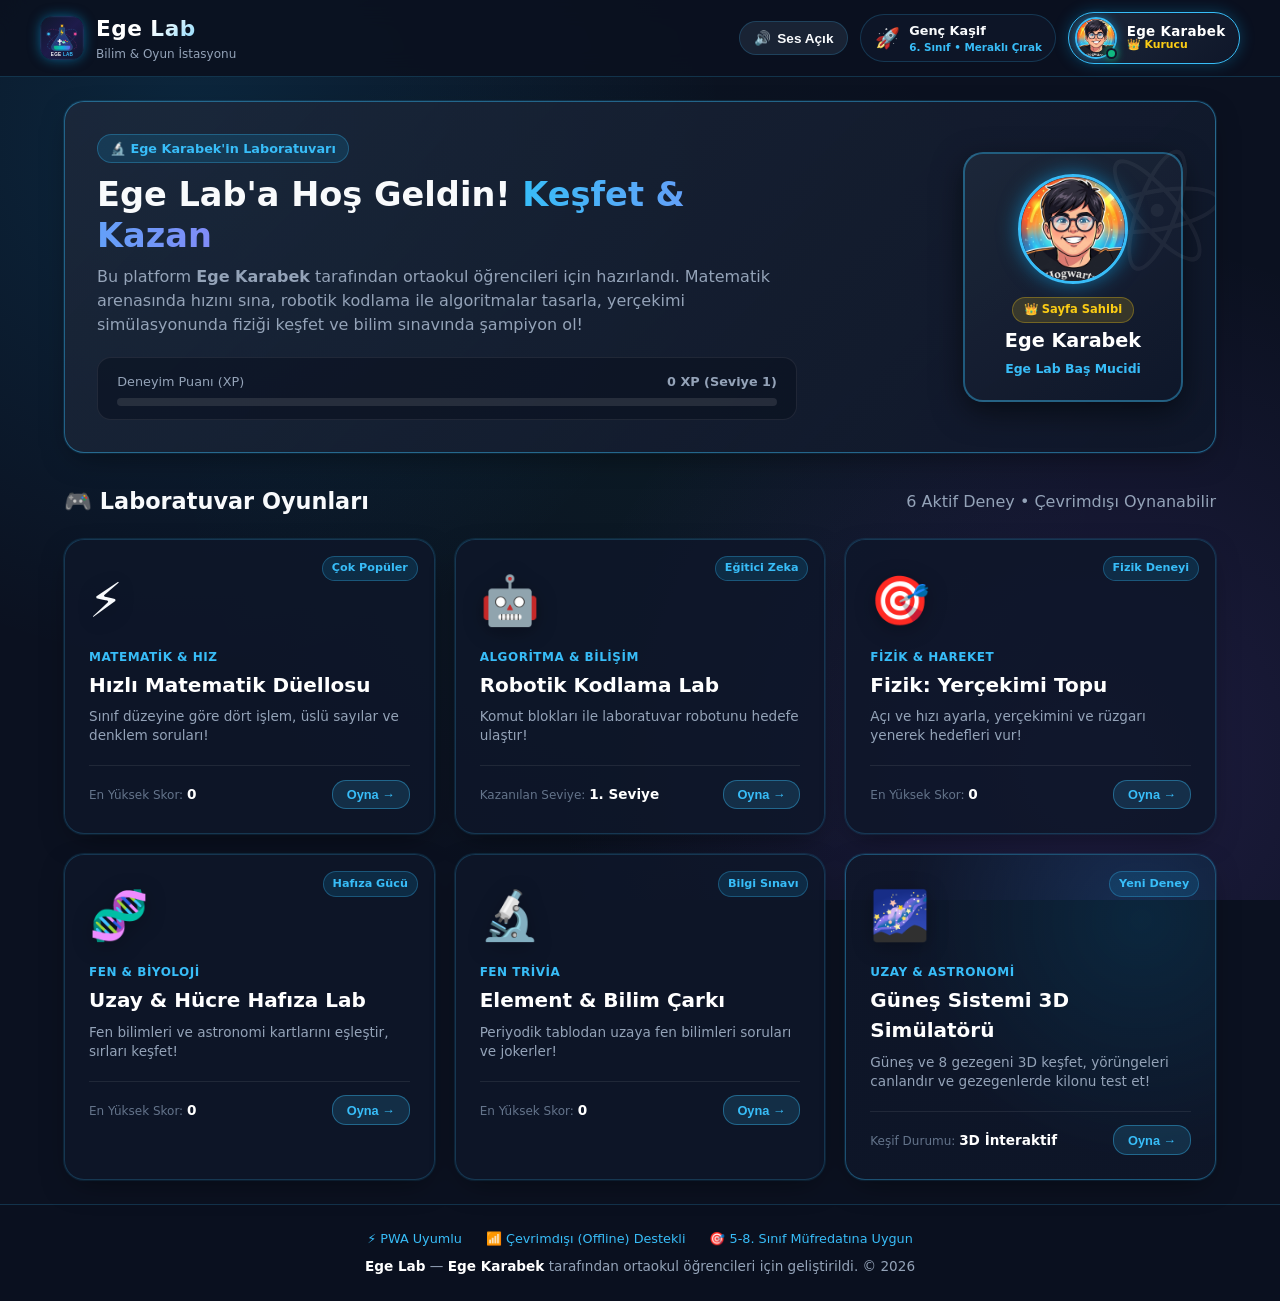
==== commit e78b9957: "feat: Gunes Sistemi 3D simulasyonu ve uzay laboratuvari eklendi" ====
--- a/index.html
+++ b/index.html
@@ -118,7 +118,7 @@
       <!-- Oyunlar Başlığı -->
       <div class="section-heading-bar">
         <h2 class="section-title">🎮 Laboratuvar Oyunları</h2>
-        <span class="stat-label">5 Aktif Deney &bull; Çevrimdışı Oynanabilir</span>
+        <span class="stat-label">6 Aktif Deney &bull; Çevrimdışı Oynanabilir</span>
       </div>
 
       <!-- Oyun Kartları Izgarası -->
@@ -170,6 +170,7 @@
   <script src="js/games/gravity-cannon.js"></script>
   <script src="js/games/science-memory.js"></script>
   <script src="js/games/science-quiz.js"></script>
+  <script src="js/games/solar-system.js"></script>
   <script src="js/app.js"></script>
 </body>
 </html>
--- a/css/style.css
+++ b/css/style.css
@@ -1587,3 +1587,40 @@
   50% { transform: scale(1.05); }
   100% { transform: scale(1); }
 }
+
+/* ========================================================
+   GÜNEŞ SİSTEMİ 3D SİMÜLATÖRÜ STİLLERİ
+   ======================================================== */
+.card-solarSystem {
+  border-color: rgba(56, 189, 248, 0.35);
+  background: radial-gradient(circle at 80% 20%, rgba(14, 165, 233, 0.15), rgba(15, 23, 42, 0.85) 60%);
+}
+
+.card-solarSystem:hover {
+  border-color: #38bdf8;
+  box-shadow: 0 15px 35px -10px rgba(0, 0, 0, 0.7), 0 0 25px rgba(56, 189, 248, 0.35);
+}
+
+.card-solarSystem .game-card-icon {
+  animation: floatSlow 4s ease-in-out infinite;
+}
+
+.solar-dock-pill:hover {
+  background: rgba(56, 189, 248, 0.25) !important;
+  border-color: #38bdf8 !important;
+  transform: translateY(-2px);
+}
+
+.solar-dock-pill.active {
+  background: rgba(14, 165, 233, 0.4) !important;
+  border-color: #38bdf8 !important;
+  box-shadow: 0 0 12px rgba(56, 189, 248, 0.5);
+  color: #fff !important;
+}
+
+@media (max-width: 768px) {
+  .solar-details-grid {
+    grid-template-columns: 1fr !important;
+  }
+}
+
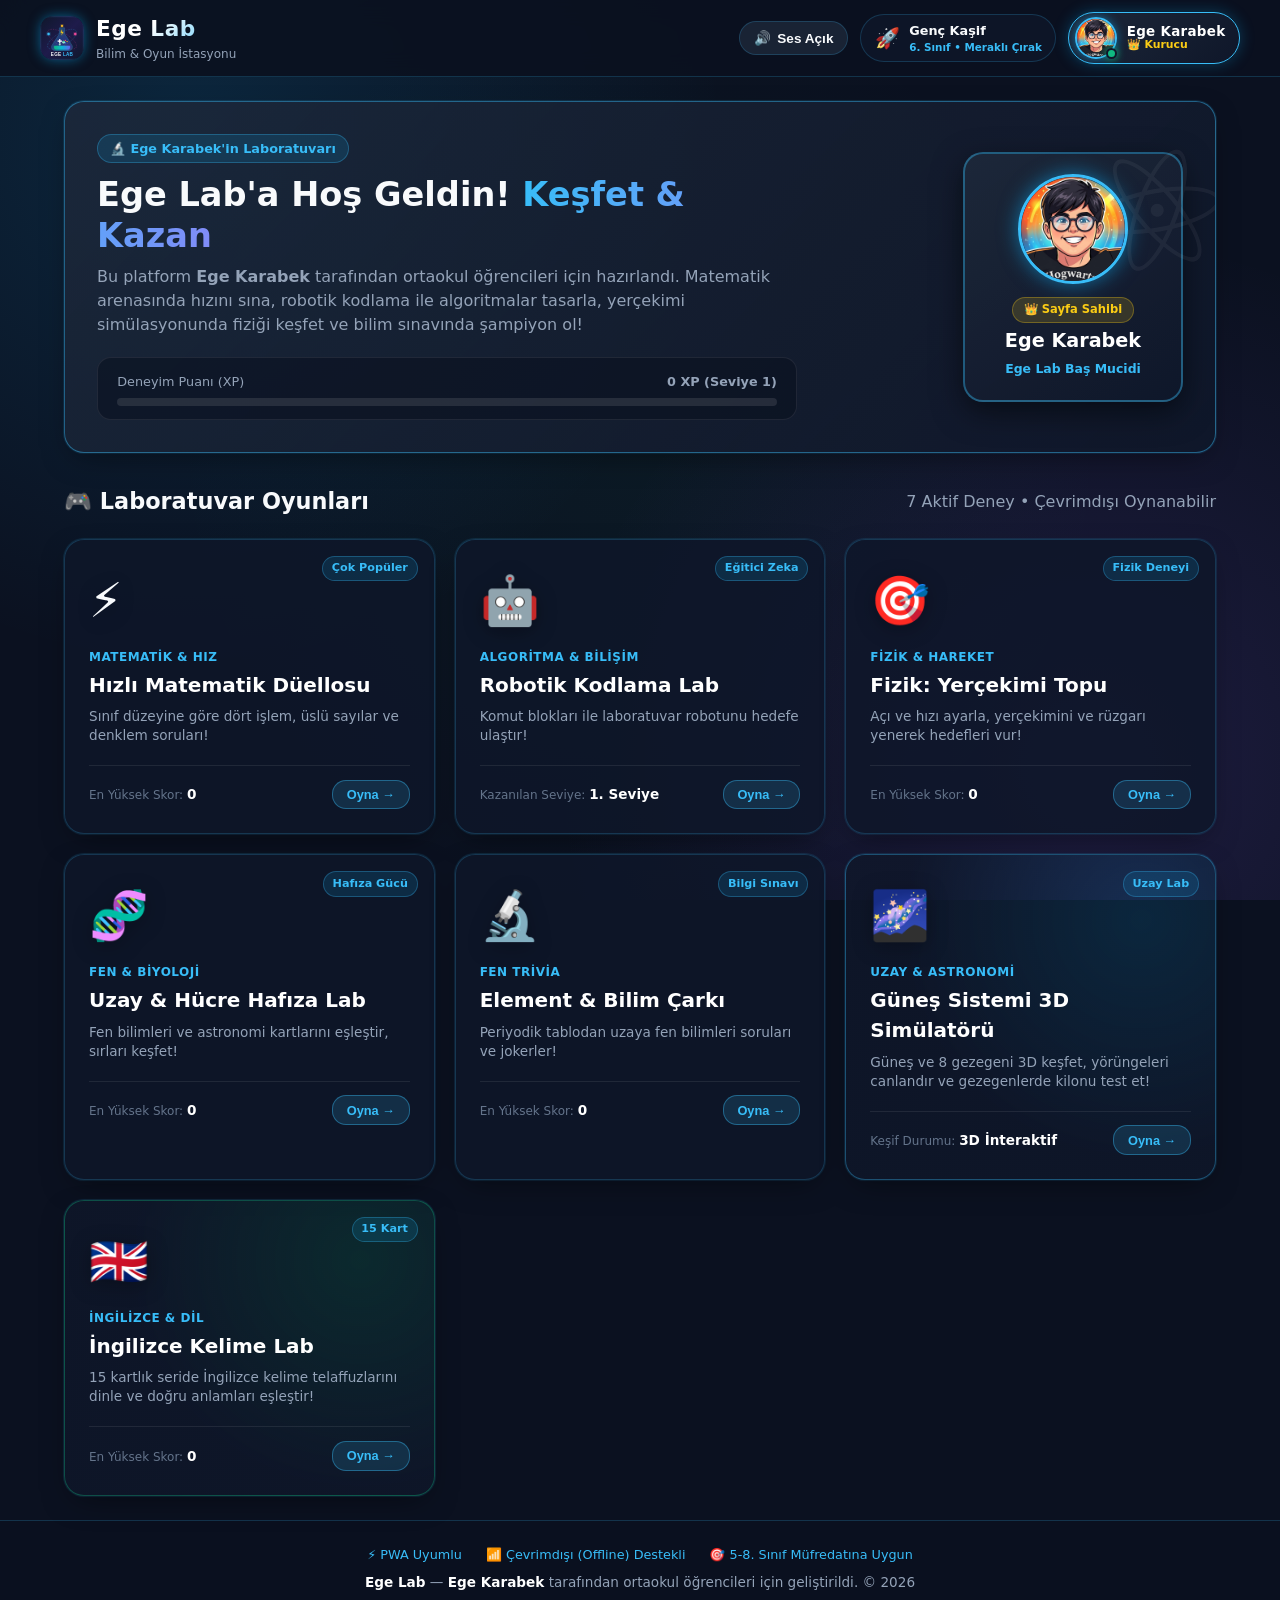
==== commit a5d58fdf: "feat: 15 kartli Ingilizce kelime oyunu ve sesli telaffuz destegi eklendi" ====
--- a/index.html
+++ b/index.html
@@ -118,7 +118,7 @@
       <!-- Oyunlar Başlığı -->
       <div class="section-heading-bar">
         <h2 class="section-title">🎮 Laboratuvar Oyunları</h2>
-        <span class="stat-label">6 Aktif Deney &bull; Çevrimdışı Oynanabilir</span>
+        <span class="stat-label">7 Aktif Deney &bull; Çevrimdışı Oynanabilir</span>
       </div>
 
       <!-- Oyun Kartları Izgarası -->
@@ -171,6 +171,7 @@
   <script src="js/games/science-memory.js"></script>
   <script src="js/games/science-quiz.js"></script>
   <script src="js/games/solar-system.js"></script>
+  <script src="js/games/word-master.js"></script>
   <script src="js/app.js"></script>
 </body>
 </html>
--- a/css/style.css
+++ b/css/style.css
@@ -1621,6 +1621,242 @@
 @media (max-width: 768px) {
   .solar-details-grid {
     grid-template-columns: 1fr !important;
+    gap: 0.6rem !important;
   }
-}
-
+  .solar-system-lab .game-top-bar {
+    gap: 0.4rem;
+    margin-bottom: 0.75rem;
+    padding-bottom: 0.6rem;
+  }
+  .solar-system-lab .stat-pill {
+    font-size: 0.75rem;
+    padding: 0.3rem 0.6rem;
+  }
+  .solar-dock-row {
+    padding: 0.4rem 0 !important;
+    gap: 0.3rem !important;
+    -webkit-overflow-scrolling: touch;
+  }
+  .solar-dock-pill {
+    padding: 0.3rem 0.6rem !important;
+    font-size: 0.75rem !important;
+  }
+  .game-wrapper {
+    padding: 1rem;
+  }
+}
+
+/* ========================================================
+   OYUN 7: İNGİLİZCE KELİME LABORATUVARI (WORD MASTER)
+   ======================================================== */
+.card-wordMaster {
+  border-color: rgba(16, 185, 129, 0.35);
+  background: radial-gradient(circle at 80% 20%, rgba(16, 185, 129, 0.15), rgba(15, 23, 42, 0.85) 60%);
+}
+
+.card-wordMaster:hover {
+  border-color: #10b981;
+  box-shadow: 0 15px 35px -10px rgba(0, 0, 0, 0.7), 0 0 25px rgba(16, 185, 129, 0.35);
+}
+
+.word-card-hero {
+  background: linear-gradient(135deg, rgba(30, 41, 59, 0.85), rgba(15, 23, 42, 0.95));
+  border: 1px solid rgba(56, 189, 248, 0.3);
+  border-radius: var(--radius-lg);
+  padding: 1.75rem 1.25rem;
+  box-shadow: 0 12px 36px rgba(0, 0, 0, 0.5), inset 0 1px 0 rgba(255, 255, 255, 0.1);
+  display: flex;
+  flex-direction: column;
+  align-items: center;
+  position: relative;
+  text-align: center;
+}
+
+.word-grade-badge {
+  font-size: 0.72rem;
+  font-weight: 700;
+  color: #38bdf8;
+  background: rgba(56, 189, 248, 0.15);
+  border: 1px solid rgba(56, 189, 248, 0.3);
+  padding: 0.2rem 0.55rem;
+  border-radius: 99px;
+}
+
+.word-joker-btn {
+  background: rgba(255, 255, 255, 0.08);
+  border: 1px solid rgba(255, 255, 255, 0.15);
+  color: #cbd5e1;
+  padding: 0.25rem 0.55rem;
+  border-radius: 8px;
+  font-size: 0.72rem;
+  font-weight: 700;
+  cursor: pointer;
+  transition: all 0.2s;
+}
+
+.word-joker-btn:hover:not(:disabled) {
+  background: rgba(56, 189, 248, 0.2);
+  border-color: #38bdf8;
+  color: #fff;
+}
+
+.word-joker-btn.used {
+  opacity: 0.4;
+  cursor: not-allowed;
+}
+
+.word-center-hero {
+  display: flex;
+  flex-direction: column;
+  align-items: center;
+  gap: 0.35rem;
+  margin: 0.75rem 0;
+}
+
+.word-hero-icon {
+  font-size: 3.2rem;
+  filter: drop-shadow(0 6px 14px rgba(0, 0, 0, 0.4));
+  animation: floatSlow 3.5s ease-in-out infinite;
+}
+
+.word-audio-header {
+  display: flex;
+  align-items: center;
+  justify-content: center;
+  gap: 0.6rem;
+}
+
+.word-hero-title {
+  font-size: 2.2rem;
+  font-weight: 900;
+  letter-spacing: -0.02em;
+  background: linear-gradient(135deg, #ffffff, #67e8f9, #38bdf8);
+  -webkit-background-clip: text;
+  -webkit-text-fill-color: transparent;
+}
+
+.word-speaker-btn {
+  background: rgba(56, 189, 248, 0.18);
+  border: 1px solid rgba(56, 189, 248, 0.4);
+  color: #38bdf8;
+  width: 40px;
+  height: 40px;
+  border-radius: 50%;
+  font-size: 1.25rem;
+  cursor: pointer;
+  display: flex;
+  align-items: center;
+  justify-content: center;
+  transition: all 0.2s cubic-bezier(0.34, 1.56, 0.64, 1);
+  box-shadow: 0 4px 12px rgba(14, 165, 233, 0.3);
+}
+
+.word-speaker-btn:hover {
+  background: #38bdf8;
+  color: #030712;
+  transform: scale(1.12);
+  box-shadow: 0 0 16px rgba(56, 189, 248, 0.6);
+}
+
+.word-hero-phonetic {
+  font-size: 0.95rem;
+  color: #94a3b8;
+  font-style: italic;
+  font-family: monospace;
+}
+
+.word-hero-sentence {
+  background: rgba(15, 23, 42, 0.7);
+  border-left: 3px solid #38bdf8;
+  border-radius: 0 10px 10px 0;
+  padding: 0.55rem 0.85rem;
+  font-size: 0.85rem;
+  color: #e2e8f0;
+  margin-top: 0.6rem;
+  max-width: 520px;
+  line-height: 1.45;
+}
+
+.word-hero-sentence strong {
+  color: #f59e0b;
+}
+
+/* Şıklar Izgarası */
+.word-options-grid {
+  display: grid;
+  grid-template-columns: 1fr 1fr;
+  gap: 0.75rem;
+  margin-top: 0.6rem;
+}
+
+.word-option-btn {
+  background: rgba(30, 41, 59, 0.75);
+  border: 1px solid rgba(255, 255, 255, 0.12);
+  color: #f1f5f9;
+  padding: 0.9rem 1.1rem;
+  border-radius: var(--radius-md);
+  font-size: 0.95rem;
+  font-weight: 700;
+  cursor: pointer;
+  display: flex;
+  align-items: center;
+  gap: 0.75rem;
+  text-align: left;
+  transition: all 0.2s cubic-bezier(0.16, 1, 0.3, 1);
+  box-shadow: 0 4px 14px rgba(0, 0, 0, 0.3);
+}
+
+.word-option-btn .opt-letter {
+  background: rgba(15, 23, 42, 0.8);
+  border: 1px solid rgba(255, 255, 255, 0.15);
+  color: #38bdf8;
+  width: 28px;
+  height: 28px;
+  border-radius: 8px;
+  display: flex;
+  align-items: center;
+  justify-content: center;
+  font-size: 0.78rem;
+  font-weight: 800;
+  flex-shrink: 0;
+}
+
+.word-option-btn:hover:not(:disabled) {
+  background: rgba(56, 189, 248, 0.2);
+  border-color: #38bdf8;
+  transform: translateY(-2px);
+  box-shadow: 0 6px 20px rgba(56, 189, 248, 0.25);
+}
+
+.word-option-btn.correct {
+  background: rgba(16, 185, 129, 0.35) !important;
+  border-color: #10b981 !important;
+  color: #a7f3d0 !important;
+  box-shadow: 0 0 18px rgba(16, 185, 129, 0.5) !important;
+}
+
+.word-option-btn.wrong {
+  background: rgba(244, 63, 94, 0.35) !important;
+  border-color: #f43f5e !important;
+  color: #fecdd3 !important;
+  animation: shake 0.35s ease;
+}
+
+@media (max-width: 640px) {
+  .word-options-grid {
+    grid-template-columns: 1fr;
+    gap: 0.55rem;
+  }
+  .word-hero-title {
+    font-size: 1.8rem;
+  }
+  .word-hero-icon {
+    font-size: 2.6rem;
+  }
+  .word-card-hero {
+    padding: 1.25rem 0.85rem;
+  }
+}
+
+
+
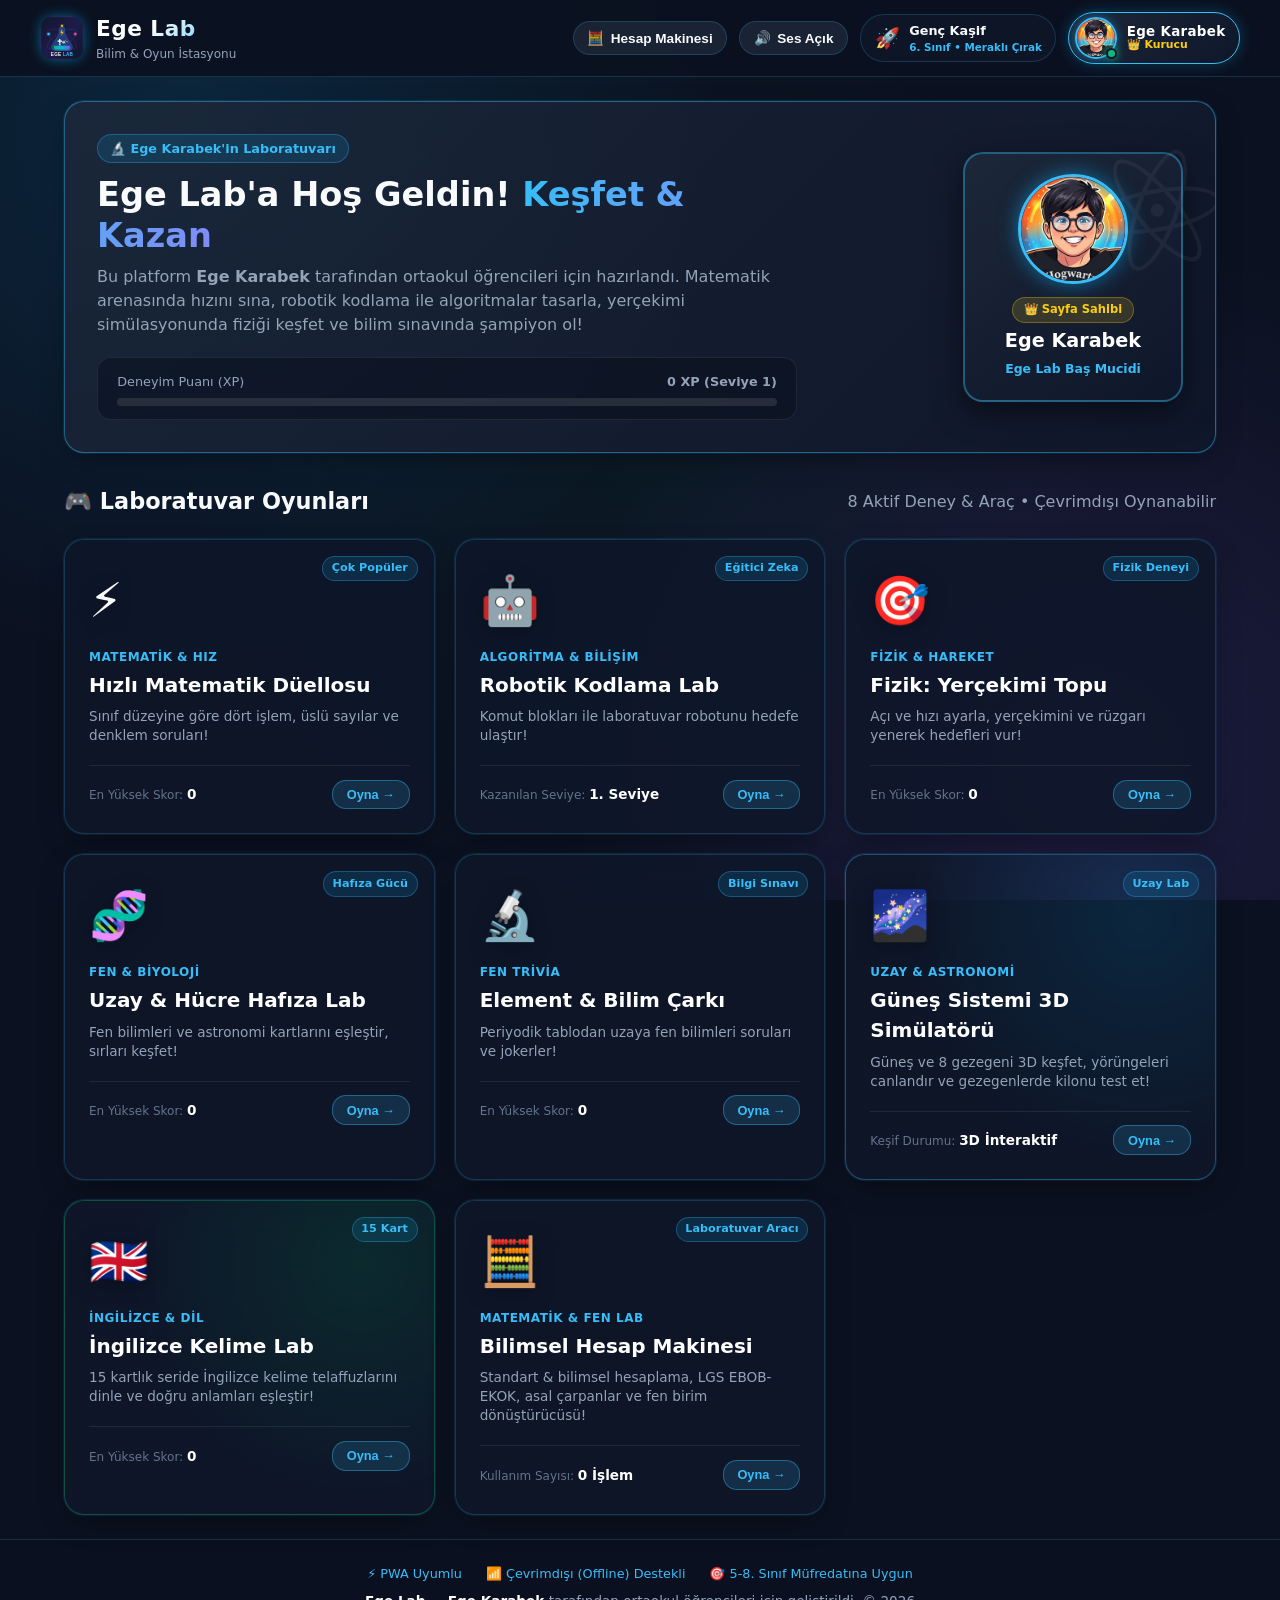
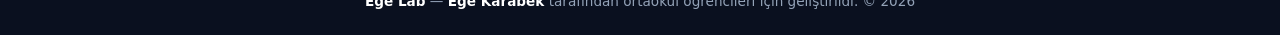
==== commit 007de5a4: "feat: Bilimsel hesap makinesi, LGS matematik lab ve birim donusturucu eklendi" ====
--- a/index.html
+++ b/index.html
@@ -41,6 +41,11 @@
         <!-- PWA Kurulum Butonu -->
         <button id="btn-pwa-install" class="nav-btn pwa-btn" style="display: none;">
           📲 <span class="nav-text">Uygulamayı Yükle</span>
+        </button>
+
+        <!-- Hızlı Hesap Makinesi Butonu -->
+        <button id="btn-header-calc" class="nav-btn" title="Hesap Makinesini Aç" onclick="app.launchGame('calculator')">
+          🧮 <span class="nav-text">Hesap Makinesi</span>
         </button>
 
         <!-- Ses Aç/Kapa Butonu -->
@@ -118,7 +123,7 @@
       <!-- Oyunlar Başlığı -->
       <div class="section-heading-bar">
         <h2 class="section-title">🎮 Laboratuvar Oyunları</h2>
-        <span class="stat-label">7 Aktif Deney &bull; Çevrimdışı Oynanabilir</span>
+        <span class="stat-label">8 Aktif Deney & Araç &bull; Çevrimdışı Oynanabilir</span>
       </div>
 
       <!-- Oyun Kartları Izgarası -->
@@ -172,6 +177,7 @@
   <script src="js/games/science-quiz.js"></script>
   <script src="js/games/solar-system.js"></script>
   <script src="js/games/word-master.js"></script>
+  <script src="js/games/calculator.js"></script>
   <script src="js/app.js"></script>
 </body>
 </html>
--- a/css/style.css
+++ b/css/style.css
@@ -1858,5 +1858,866 @@
   }
 }
 
-
-
+/* ========================================================
+   BİLİMSEL HESAP MAKİNESİ & MATEMATİK LAB (CALCULATOR)
+   ======================================================== */
+.calculator-view {
+  max-width: 860px;
+  margin: 0 auto;
+}
+
+.calc-header-title {
+  display: flex;
+  align-items: center;
+  gap: 0.75rem;
+}
+
+.calc-badge-icon {
+  font-size: 2.2rem;
+  filter: drop-shadow(0 0 10px rgba(14, 165, 233, 0.4));
+}
+
+.calc-main-title {
+  font-size: 1.35rem;
+  font-weight: 800;
+  color: #fff;
+  letter-spacing: 0.3px;
+}
+
+.calc-sub-text {
+  font-size: 0.78rem;
+  color: var(--text-muted);
+  display: block;
+}
+
+/* Navigasyon Sekmeleri */
+.calc-nav-tabs {
+  display: flex;
+  flex-wrap: wrap;
+  gap: 0.5rem;
+  margin: 0.5rem 0;
+}
+
+.calc-tab-btn {
+  background: rgba(30, 41, 59, 0.7);
+  border: 1px solid var(--border-color);
+  color: var(--text-muted);
+  padding: 0.45rem 0.95rem;
+  border-radius: var(--radius-full);
+  font-size: 0.85rem;
+  font-weight: 700;
+  cursor: pointer;
+  transition: all 0.2s ease;
+  display: inline-flex;
+  align-items: center;
+  gap: 0.4rem;
+}
+
+.calc-tab-btn:hover {
+  background: rgba(56, 189, 248, 0.15);
+  color: #fff;
+  border-color: var(--primary-hover);
+}
+
+.calc-tab-btn.active {
+  background: linear-gradient(135deg, rgba(14, 165, 233, 0.3), rgba(99, 102, 241, 0.3));
+  border-color: #38bdf8;
+  color: #fff;
+  box-shadow: 0 0 15px rgba(56, 189, 248, 0.3);
+}
+
+/* 1. Ekran Alanı (Glassmorphism & Neon LCD) */
+.calc-main-layout {
+  display: flex;
+  flex-direction: column;
+  gap: 1.25rem;
+  max-width: 640px;
+  margin: 0 auto;
+}
+
+.calc-screen-panel {
+  background: linear-gradient(180deg, #030712 0%, #0b1329 100%);
+  border: 1.5px solid rgba(56, 189, 248, 0.4);
+  border-radius: var(--radius-lg);
+  padding: 1.25rem 1.5rem;
+  box-shadow: inset 0 2px 14px rgba(0, 0, 0, 0.8), 0 0 25px rgba(14, 165, 233, 0.2);
+  display: flex;
+  flex-direction: column;
+  gap: 0.4rem;
+  text-align: right;
+  position: relative;
+  overflow: hidden;
+}
+
+.calc-screen-panel::after {
+  content: '';
+  position: absolute;
+  top: 0;
+  left: 0;
+  right: 0;
+  height: 1px;
+  background: linear-gradient(90deg, transparent, rgba(56, 189, 248, 0.8), transparent);
+}
+
+.calc-screen-header {
+  display: flex;
+  align-items: center;
+  justify-content: space-between;
+  margin-bottom: 0.25rem;
+}
+
+.calc-screen-indicators {
+  display: flex;
+  align-items: center;
+  gap: 0.5rem;
+}
+
+.calc-indicator-pill {
+  font-size: 0.68rem;
+  font-weight: 800;
+  padding: 0.15rem 0.5rem;
+  border-radius: var(--radius-full);
+  background: rgba(56, 189, 248, 0.2);
+  color: #38bdf8;
+  border: 1px solid rgba(56, 189, 248, 0.35);
+  letter-spacing: 0.5px;
+}
+
+.calc-indicator-pill.mem-pill {
+  background: rgba(245, 158, 11, 0.2);
+  color: #f59e0b;
+  border-color: rgba(245, 158, 11, 0.35);
+  opacity: 0.2;
+  transition: opacity 0.2s ease;
+}
+
+.calc-indicator-hint {
+  font-size: 0.72rem;
+  color: var(--text-dim);
+}
+
+.calc-copy-btn {
+  background: rgba(30, 41, 59, 0.8);
+  border: 1px solid rgba(255, 255, 255, 0.1);
+  color: var(--text-muted);
+  font-size: 0.72rem;
+  padding: 0.2rem 0.55rem;
+  border-radius: var(--radius-sm);
+  cursor: pointer;
+  transition: all 0.2s ease;
+}
+
+.calc-copy-btn:hover {
+  background: rgba(56, 189, 248, 0.2);
+  color: #fff;
+  border-color: #38bdf8;
+}
+
+.calc-expr-line {
+  min-height: 24px;
+  font-size: 1.05rem;
+  color: #94a3b8;
+  font-family: 'Consolas', 'Courier New', monospace;
+  overflow-x: auto;
+  white-space: nowrap;
+  letter-spacing: 0.5px;
+}
+
+.calc-main-display {
+  font-size: 2.5rem;
+  font-weight: 800;
+  font-family: 'Consolas', 'Courier New', monospace;
+  color: #f8fafc;
+  text-shadow: 0 0 15px rgba(56, 189, 248, 0.4);
+  letter-spacing: 1px;
+  word-break: break-all;
+  line-height: 1.2;
+}
+
+/* Tuş Takımı */
+.calc-keypad-panel {
+  display: flex;
+  flex-direction: column;
+  gap: 0.75rem;
+}
+
+.calc-grid-scientific {
+  display: grid;
+  grid-template-columns: repeat(7, 1fr);
+  gap: 0.45rem;
+}
+
+.calc-grid-standard {
+  display: grid;
+  grid-template-columns: repeat(4, 1fr);
+  gap: 0.55rem;
+}
+
+.calc-key {
+  background: rgba(30, 41, 59, 0.75);
+  border: 1px solid rgba(255, 255, 255, 0.1);
+  color: #f1f5f9;
+  border-radius: var(--radius-md);
+  font-weight: 700;
+  cursor: pointer;
+  transition: all 0.15s cubic-bezier(0.4, 0, 0.2, 1);
+  display: flex;
+  align-items: center;
+  justify-content: center;
+  user-select: none;
+  box-shadow: 0 3px 8px rgba(0, 0, 0, 0.25);
+}
+
+.calc-key:hover {
+  transform: translateY(-2px);
+  box-shadow: 0 6px 14px rgba(0, 0, 0, 0.35);
+}
+
+.calc-key:active {
+  transform: translateY(1px);
+}
+
+/* Tuş Türleri */
+.key-sci {
+  padding: 0.65rem 0.25rem;
+  font-size: 0.85rem;
+  background: rgba(15, 23, 42, 0.85);
+  border-color: rgba(99, 102, 241, 0.25);
+  color: #c7d2fe;
+}
+
+.key-sci:hover {
+  background: rgba(99, 102, 241, 0.25);
+  border-color: #818cf8;
+  color: #fff;
+}
+
+.key-mem {
+  padding: 0.6rem 0.25rem;
+  font-size: 0.78rem;
+  background: rgba(245, 158, 11, 0.12);
+  border-color: rgba(245, 158, 11, 0.3);
+  color: #fcd34d;
+}
+
+.key-mem:hover {
+  background: rgba(245, 158, 11, 0.3);
+  color: #fff;
+}
+
+.key-util {
+  padding: 0.6rem 0.25rem;
+  font-size: 0.78rem;
+  background: rgba(14, 165, 233, 0.15);
+  border-color: rgba(14, 165, 233, 0.35);
+  color: #38bdf8;
+}
+
+.key-num {
+  padding: 1.05rem 0.5rem;
+  font-size: 1.35rem;
+  background: rgba(30, 41, 59, 0.85);
+  border-color: rgba(255, 255, 255, 0.12);
+  color: #fff;
+}
+
+.key-num:hover {
+  background: rgba(56, 189, 248, 0.2);
+  border-color: #38bdf8;
+}
+
+.key-fn {
+  padding: 0.95rem 0.5rem;
+  font-size: 1.1rem;
+  background: rgba(15, 23, 42, 0.9);
+  border-color: rgba(255, 255, 255, 0.1);
+  color: #93c5fd;
+}
+
+.key-fn:hover {
+  background: rgba(59, 130, 246, 0.25);
+  color: #fff;
+}
+
+.key-op {
+  padding: 1.05rem 0.5rem;
+  font-size: 1.4rem;
+  background: rgba(14, 165, 233, 0.2);
+  border-color: rgba(56, 189, 248, 0.4);
+  color: #38bdf8;
+}
+
+.key-op:hover {
+  background: #0ea5e9;
+  color: #fff;
+  box-shadow: 0 0 16px rgba(14, 165, 233, 0.6);
+}
+
+.key-clear {
+  padding: 1rem 0.5rem;
+  font-size: 1.15rem;
+  background: rgba(244, 63, 94, 0.2);
+  border-color: rgba(244, 63, 94, 0.4);
+  color: #fb7185;
+}
+
+.key-clear:hover {
+  background: #f43f5e;
+  color: #fff;
+  box-shadow: 0 0 16px rgba(244, 63, 94, 0.6);
+}
+
+.key-backspace {
+  padding: 1rem 0.5rem;
+  font-size: 1.15rem;
+  background: rgba(245, 158, 11, 0.15);
+  border-color: rgba(245, 158, 11, 0.35);
+  color: #f59e0b;
+}
+
+.key-backspace:hover {
+  background: #f59e0b;
+  color: #fff;
+}
+
+.key-equal {
+  padding: 1.05rem 0.5rem;
+  font-size: 1.5rem;
+  background: linear-gradient(135deg, #10b981, #059669);
+  border: 1px solid #34d399;
+  color: #fff;
+  box-shadow: 0 0 18px rgba(16, 185, 129, 0.5);
+}
+
+.key-equal:hover {
+  background: linear-gradient(135deg, #34d399, #10b981);
+  box-shadow: 0 0 25px rgba(16, 185, 129, 0.8);
+  transform: translateY(-2px) scale(1.02);
+}
+
+/* 2. LGS MATEMATİK ARAÇLARI STİLLERİ */
+.lgs-tools-wrapper {
+  display: flex;
+  flex-direction: column;
+  gap: 1.5rem;
+}
+
+.lgs-tool-card {
+  background: rgba(15, 23, 42, 0.7);
+  border: 1px solid var(--border-color);
+  border-radius: var(--radius-lg);
+  padding: 1.5rem;
+  box-shadow: var(--shadow-card);
+}
+
+.lgs-card-header {
+  display: flex;
+  align-items: center;
+  gap: 0.85rem;
+  margin-bottom: 1.25rem;
+}
+
+.lgs-card-header .tool-icon {
+  font-size: 2rem;
+}
+
+.lgs-card-header h3 {
+  font-size: 1.2rem;
+  color: #fff;
+}
+
+.lgs-card-header p {
+  font-size: 0.82rem;
+  color: var(--text-muted);
+}
+
+.lgs-input-row {
+  display: flex;
+  flex-wrap: wrap;
+  align-items: flex-end;
+  gap: 1rem;
+  margin-bottom: 1.25rem;
+}
+
+.lgs-input-group {
+  display: flex;
+  flex-direction: column;
+  gap: 0.35rem;
+}
+
+.lgs-input-group label {
+  font-size: 0.82rem;
+  font-weight: 700;
+  color: #cbd5e1;
+}
+
+.lgs-input-group input {
+  background: rgba(30, 41, 59, 0.9);
+  border: 1px solid var(--border-color);
+  color: #fff;
+  padding: 0.65rem 0.9rem;
+  border-radius: var(--radius-md);
+  font-size: 1.1rem;
+  font-weight: 700;
+  width: 140px;
+}
+
+.lgs-input-group input:focus {
+  outline: none;
+  border-color: #38bdf8;
+  box-shadow: 0 0 10px rgba(56, 189, 248, 0.4);
+}
+
+.lgs-action-btn {
+  padding: 0.7rem 1.25rem;
+  font-size: 0.92rem;
+}
+
+.lgs-summary-cards {
+  display: grid;
+  grid-template-columns: 1fr 1fr;
+  gap: 1rem;
+  margin-bottom: 1.25rem;
+}
+
+.lgs-stat-box {
+  border-radius: var(--radius-md);
+  padding: 1.25rem;
+  text-align: center;
+  display: flex;
+  flex-direction: column;
+  gap: 0.35rem;
+}
+
+.ebob-box {
+  background: rgba(14, 165, 233, 0.15);
+  border: 1.5px solid #38bdf8;
+}
+
+.ekok-box {
+  background: rgba(139, 92, 246, 0.15);
+  border: 1.5px solid #a855f7;
+}
+
+.lgs-box-label {
+  font-size: 0.85rem;
+  font-weight: 700;
+  color: #e2e8f0;
+}
+
+.lgs-box-val {
+  font-size: 2.2rem;
+  font-weight: 800;
+  color: #fff;
+  letter-spacing: 1px;
+}
+
+.lgs-box-desc {
+  font-size: 0.75rem;
+  color: var(--text-muted);
+}
+
+/* Merdiven Tablosu */
+.lgs-ladder-container h4 {
+  font-size: 0.95rem;
+  margin-bottom: 0.75rem;
+  color: #e2e8f0;
+}
+
+.ladder-table-wrap {
+  overflow-x: auto;
+  border-radius: var(--radius-md);
+  border: 1px solid rgba(255, 255, 255, 0.1);
+  background: rgba(3, 7, 18, 0.6);
+  margin-bottom: 0.75rem;
+}
+
+.ladder-table {
+  width: 100%;
+  border-collapse: collapse;
+  text-align: center;
+  font-size: 0.9rem;
+}
+
+.ladder-table th, .ladder-table td {
+  padding: 0.65rem 1rem;
+  border-bottom: 1px solid rgba(255, 255, 255, 0.08);
+}
+
+.ladder-table th {
+  background: rgba(30, 41, 59, 0.8);
+  color: #38bdf8;
+  font-weight: 700;
+  font-size: 0.82rem;
+}
+
+.common-row {
+  background: rgba(14, 165, 233, 0.12);
+}
+
+.divisor-cell strong {
+  font-size: 1.1rem;
+  color: #facc15;
+}
+
+.tag-common {
+  background: rgba(16, 185, 129, 0.25);
+  color: #6ee7b7;
+  padding: 0.2rem 0.55rem;
+  border-radius: var(--radius-full);
+  font-size: 0.72rem;
+  font-weight: 700;
+}
+
+.tag-single {
+  color: var(--text-dim);
+  font-size: 0.75rem;
+}
+
+.tag-done {
+  color: #38bdf8;
+  font-weight: 700;
+  font-size: 0.8rem;
+}
+
+.ladder-expl {
+  font-size: 0.82rem;
+  color: #cbd5e1;
+  background: rgba(30, 41, 59, 0.5);
+  padding: 0.75rem 1rem;
+  border-radius: var(--radius-md);
+  border-left: 3px solid #facc15;
+}
+
+/* Asal Çarpan Kartları */
+.prime-analysis-card {
+  display: flex;
+  flex-direction: column;
+  gap: 1rem;
+}
+
+.prime-header-status {
+  display: flex;
+  align-items: center;
+  gap: 1rem;
+  padding: 1rem 1.25rem;
+  border-radius: var(--radius-md);
+}
+
+.prime-header-status.is-prime {
+  background: rgba(16, 185, 129, 0.15);
+  border: 1px solid #10b981;
+}
+
+.prime-header-status.not-prime {
+  background: rgba(99, 102, 241, 0.15);
+  border: 1px solid #6366f1;
+}
+
+.prime-header-status .status-icon {
+  font-size: 2rem;
+}
+
+.prime-header-status h3 {
+  font-size: 1.1rem;
+  color: #fff;
+}
+
+.prime-header-status p {
+  font-size: 0.82rem;
+  color: #cbd5e1;
+}
+
+.factor-details-grid {
+  display: grid;
+  grid-template-columns: repeat(auto-fit, minmax(200px, 1fr));
+  gap: 0.85rem;
+}
+
+.factor-stat-card {
+  background: rgba(30, 41, 59, 0.6);
+  border: 1px solid rgba(255, 255, 255, 0.08);
+  border-radius: var(--radius-md);
+  padding: 1rem;
+}
+
+.factor-stat-card .f-label {
+  font-size: 0.78rem;
+  color: var(--text-muted);
+  display: block;
+  margin-bottom: 0.4rem;
+}
+
+.factor-stat-card .f-math {
+  font-size: 1.35rem;
+  font-weight: 800;
+  color: #38bdf8;
+}
+
+.f-tags {
+  display: flex;
+  flex-wrap: wrap;
+  gap: 0.4rem;
+}
+
+.prime-pill {
+  background: rgba(56, 189, 248, 0.2);
+  border: 1px solid rgba(56, 189, 248, 0.4);
+  color: #fff;
+  width: 32px;
+  height: 32px;
+  border-radius: 50%;
+  display: inline-flex;
+  align-items: center;
+  justify-content: center;
+  font-weight: 800;
+  font-size: 0.9rem;
+}
+
+.all-divisors-box {
+  background: rgba(3, 7, 18, 0.5);
+  border: 1px solid rgba(255, 255, 255, 0.08);
+  border-radius: var(--radius-md);
+  padding: 1rem;
+}
+
+.div-label {
+  font-size: 0.82rem;
+  font-weight: 700;
+  color: #cbd5e1;
+  display: block;
+  margin-bottom: 0.6rem;
+}
+
+.div-chips-wrap {
+  display: flex;
+  flex-wrap: wrap;
+  gap: 0.4rem;
+}
+
+.divisor-chip {
+  background: rgba(30, 41, 59, 0.9);
+  border: 1px solid rgba(255, 255, 255, 0.12);
+  color: #e2e8f0;
+  padding: 0.25rem 0.65rem;
+  border-radius: var(--radius-sm);
+  font-size: 0.85rem;
+  font-weight: 600;
+}
+
+/* 3. BİRİM DÖNÜŞTÜRÜCÜ */
+.conv-tool-card {
+  background: rgba(15, 23, 42, 0.7);
+  border: 1px solid var(--border-color);
+  border-radius: var(--radius-lg);
+  padding: 1.75rem;
+  box-shadow: var(--shadow-card);
+}
+
+.conv-card-header {
+  display: flex;
+  align-items: center;
+  gap: 0.85rem;
+  margin-bottom: 1.5rem;
+}
+
+.conv-card-header .tool-icon {
+  font-size: 2.2rem;
+}
+
+.conv-card-header h3 {
+  font-size: 1.25rem;
+  color: #fff;
+}
+
+.conv-card-header p {
+  font-size: 0.82rem;
+  color: var(--text-muted);
+}
+
+.conv-controls-grid {
+  display: grid;
+  grid-template-columns: repeat(auto-fit, minmax(220px, 1fr));
+  gap: 1.1rem;
+  margin-bottom: 1.5rem;
+}
+
+.conv-control-field {
+  display: flex;
+  flex-direction: column;
+  gap: 0.4rem;
+}
+
+.conv-control-field label {
+  font-size: 0.82rem;
+  font-weight: 700;
+  color: #cbd5e1;
+}
+
+.conv-control-field select, .conv-control-field input {
+  background: rgba(30, 41, 59, 0.9);
+  border: 1px solid var(--border-color);
+  color: #fff;
+  padding: 0.7rem 0.9rem;
+  border-radius: var(--radius-md);
+  font-size: 0.95rem;
+  font-weight: 600;
+}
+
+.conv-control-field select:focus, .conv-control-field input:focus {
+  outline: none;
+  border-color: #38bdf8;
+  box-shadow: 0 0 10px rgba(56, 189, 248, 0.4);
+}
+
+.conv-result-card {
+  background: linear-gradient(135deg, rgba(14, 165, 233, 0.15), rgba(99, 102, 241, 0.15));
+  border: 1.5px solid #38bdf8;
+  border-radius: var(--radius-md);
+  padding: 1.5rem;
+  text-align: center;
+  display: flex;
+  flex-direction: column;
+  align-items: center;
+  gap: 0.6rem;
+}
+
+.conv-res-sub {
+  font-size: 0.9rem;
+  color: #cbd5e1;
+}
+
+.conv-res-main {
+  font-size: 2.4rem;
+  font-weight: 800;
+  color: #fff;
+  letter-spacing: 0.5px;
+}
+
+.conv-res-main span {
+  font-size: 1.4rem;
+  color: #38bdf8;
+  margin-left: 0.25rem;
+}
+
+.conv-formula-tag {
+  font-size: 0.82rem;
+  color: var(--text-muted);
+  background: rgba(3, 7, 18, 0.5);
+  padding: 0.35rem 0.85rem;
+  border-radius: var(--radius-full);
+}
+
+/* 4. HESAP GEÇMİŞİ (TAPE) */
+.history-wrapper {
+  display: flex;
+  flex-direction: column;
+  gap: 1rem;
+}
+
+.history-top-actions {
+  display: flex;
+  align-items: center;
+  justify-content: space-between;
+  padding-bottom: 0.5rem;
+  border-bottom: 1px solid rgba(255, 255, 255, 0.08);
+}
+
+.history-top-actions h3 {
+  font-size: 1.15rem;
+  color: #fff;
+}
+
+.history-tape-list {
+  display: flex;
+  flex-direction: column;
+  gap: 0.75rem;
+  max-height: 480px;
+  overflow-y: auto;
+  padding-right: 0.5rem;
+}
+
+.history-tape-item {
+  background: rgba(15, 23, 42, 0.7);
+  border: 1px solid rgba(255, 255, 255, 0.1);
+  border-radius: var(--radius-md);
+  padding: 0.85rem 1.1rem;
+  cursor: pointer;
+  transition: all 0.2s ease;
+}
+
+.history-tape-item:hover {
+  background: rgba(30, 41, 59, 0.9);
+  border-color: #38bdf8;
+  transform: translateX(4px);
+}
+
+.tape-header {
+  display: flex;
+  justify-content: space-between;
+  font-size: 0.72rem;
+  color: var(--text-dim);
+  margin-bottom: 0.3rem;
+}
+
+.tape-copy-hint {
+  color: #38bdf8;
+  font-weight: 700;
+}
+
+.tape-expr {
+  font-size: 0.92rem;
+  color: #94a3b8;
+  font-family: monospace;
+}
+
+.tape-result {
+  font-size: 1.35rem;
+  font-weight: 800;
+  color: #fff;
+  font-family: monospace;
+}
+
+.history-empty-state {
+  text-align: center;
+  padding: 3rem 1.5rem;
+  background: rgba(15, 23, 42, 0.6);
+  border: 1px dashed rgba(255, 255, 255, 0.15);
+  border-radius: var(--radius-lg);
+  display: flex;
+  flex-direction: column;
+  align-items: center;
+  gap: 0.75rem;
+}
+
+.empty-icon {
+  font-size: 3rem;
+}
+
+.history-empty-state h3 {
+  color: #fff;
+  font-size: 1.2rem;
+}
+
+.history-empty-state p {
+  color: var(--text-muted);
+  max-width: 420px;
+  font-size: 0.88rem;
+  margin-bottom: 0.5rem;
+}
+
+@media (max-width: 640px) {
+  .calc-grid-scientific {
+    grid-template-columns: repeat(4, 1fr);
+  }
+  .calc-main-display {
+    font-size: 1.9rem;
+  }
+  .lgs-summary-cards {
+    grid-template-columns: 1fr;
+  }
+}
+
+
+
+
